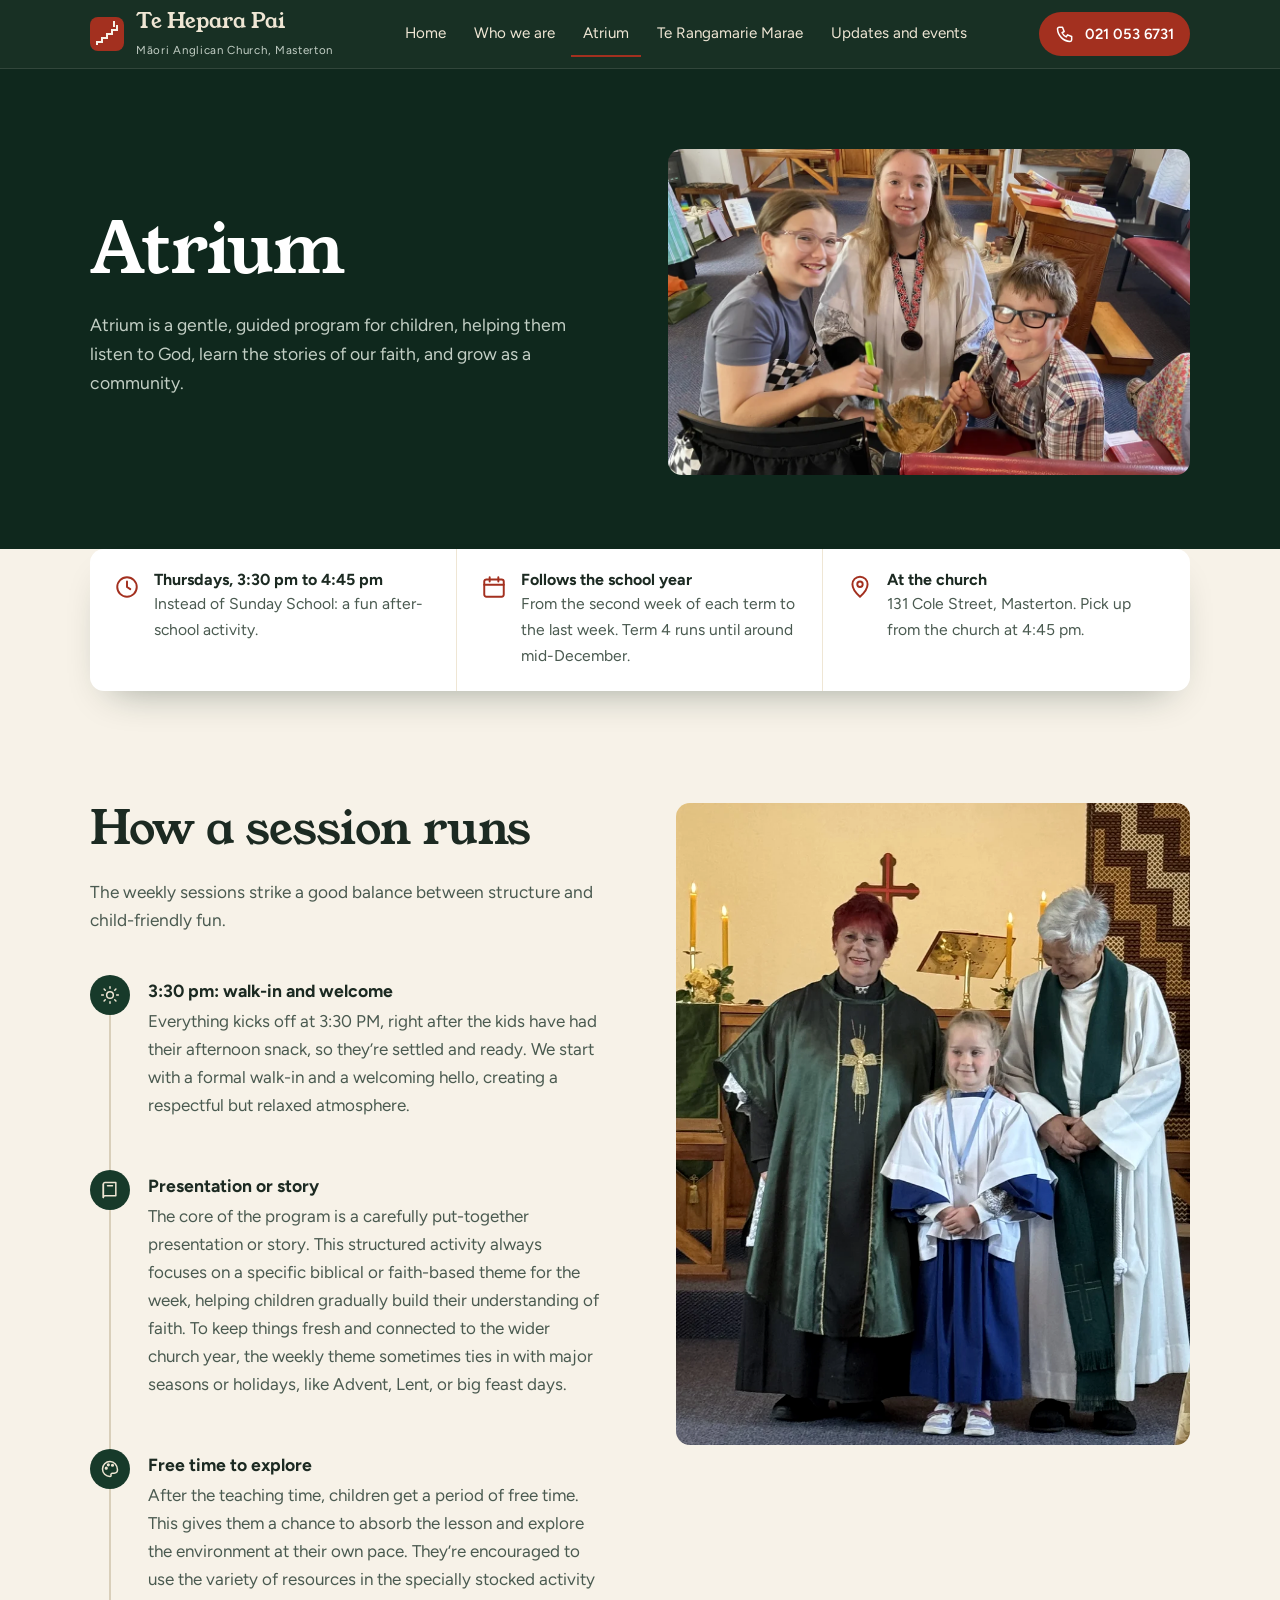
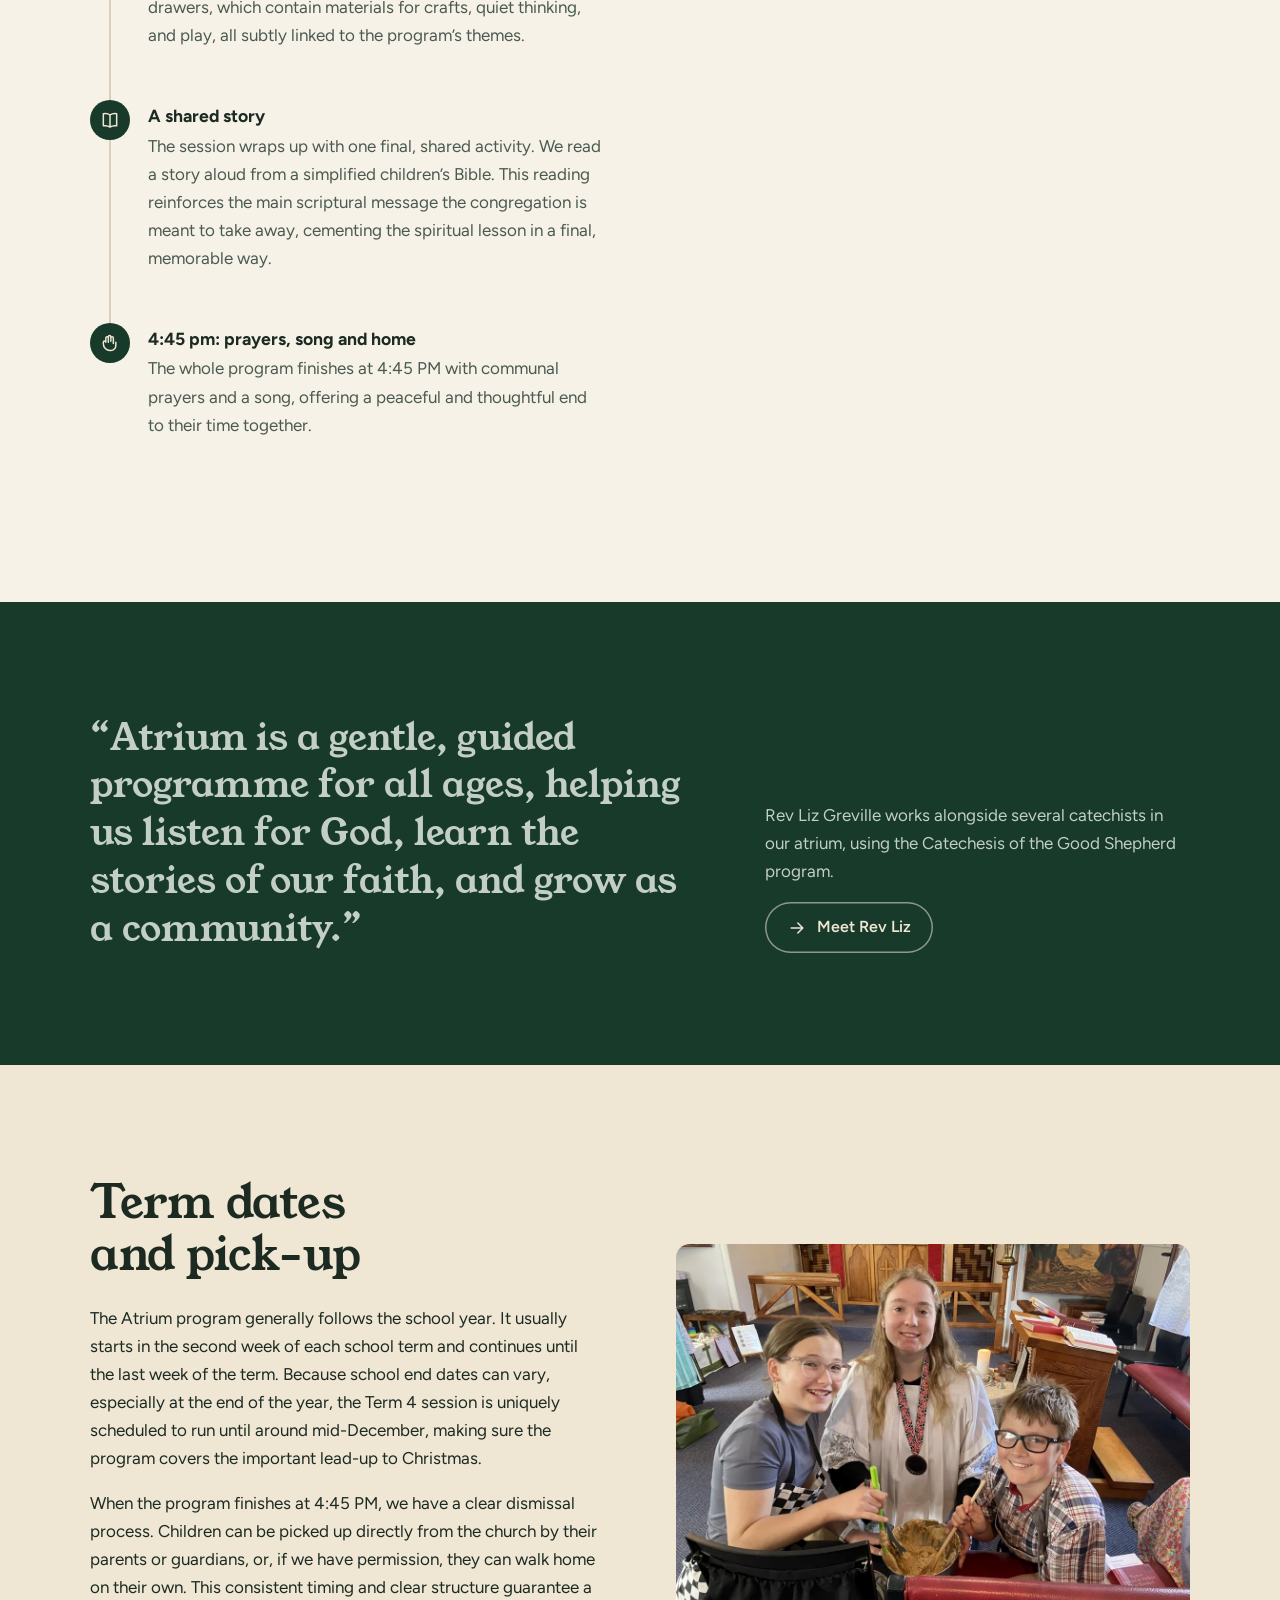
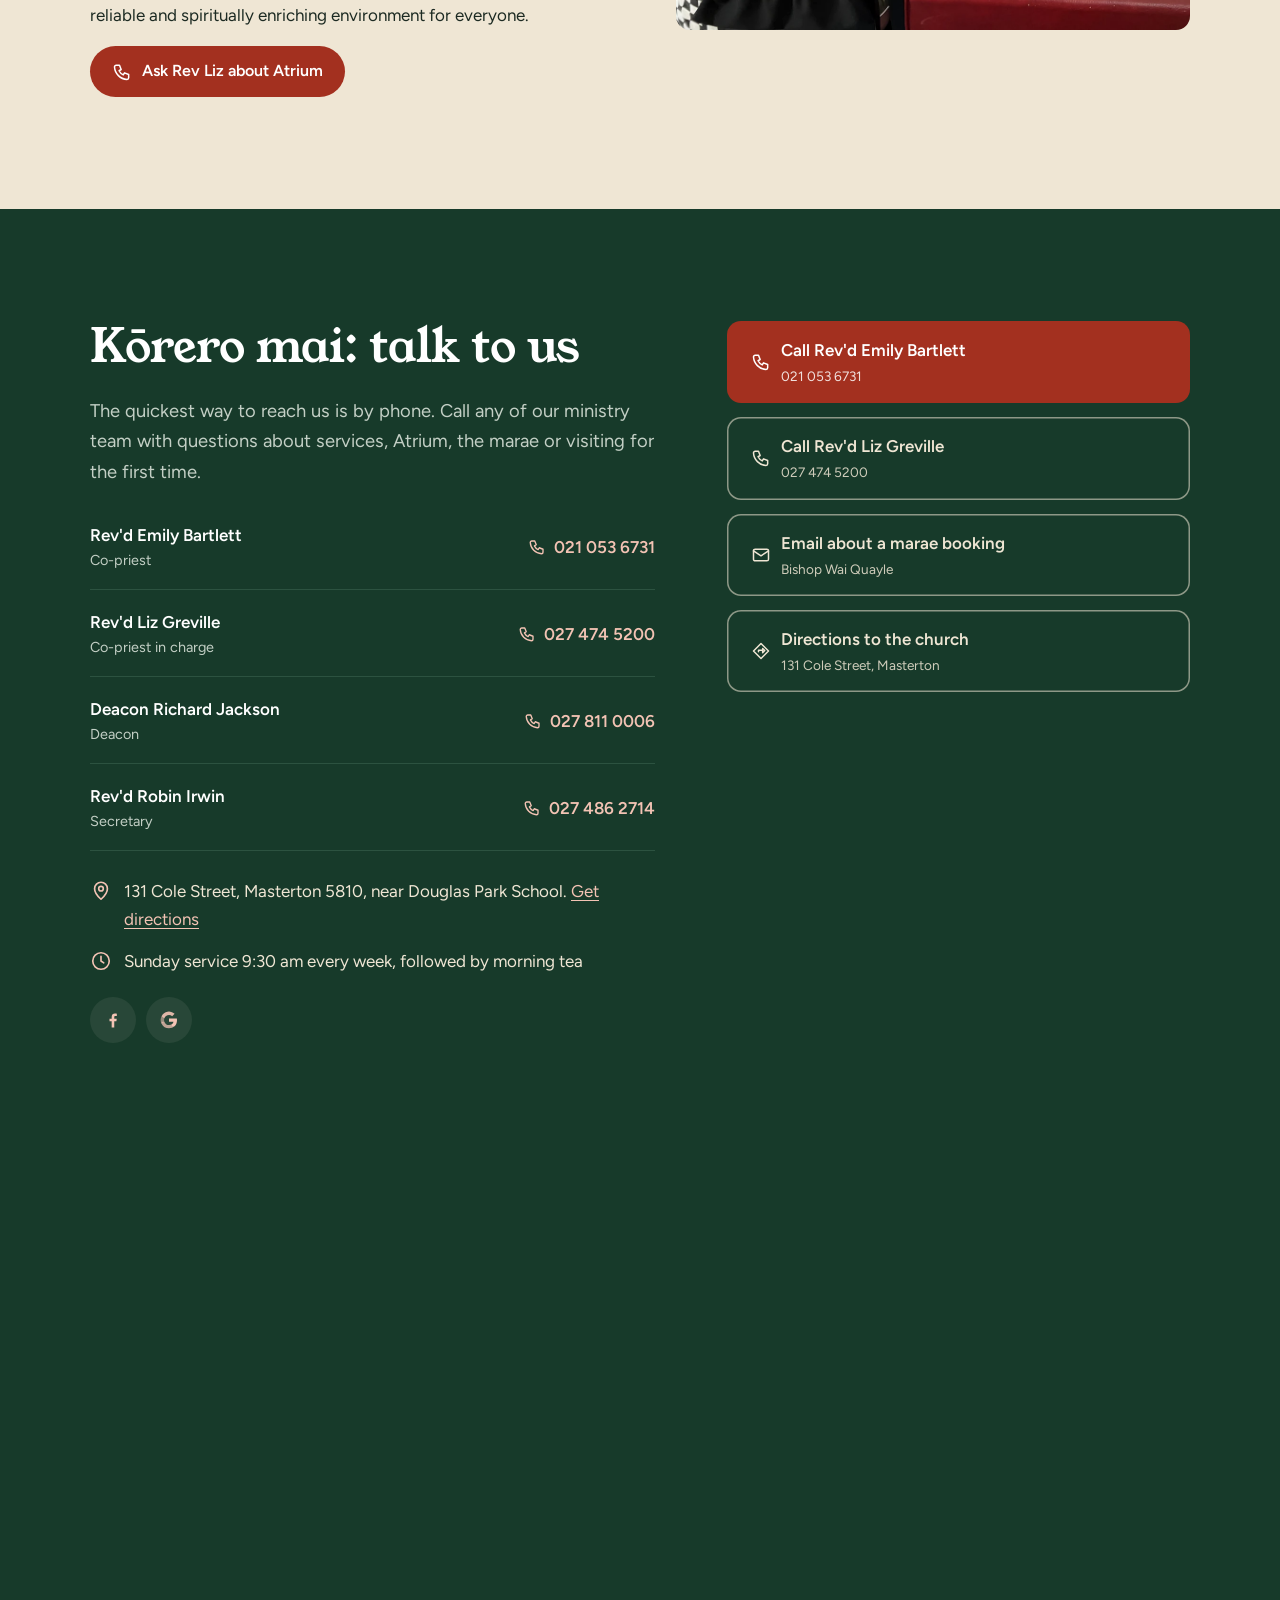
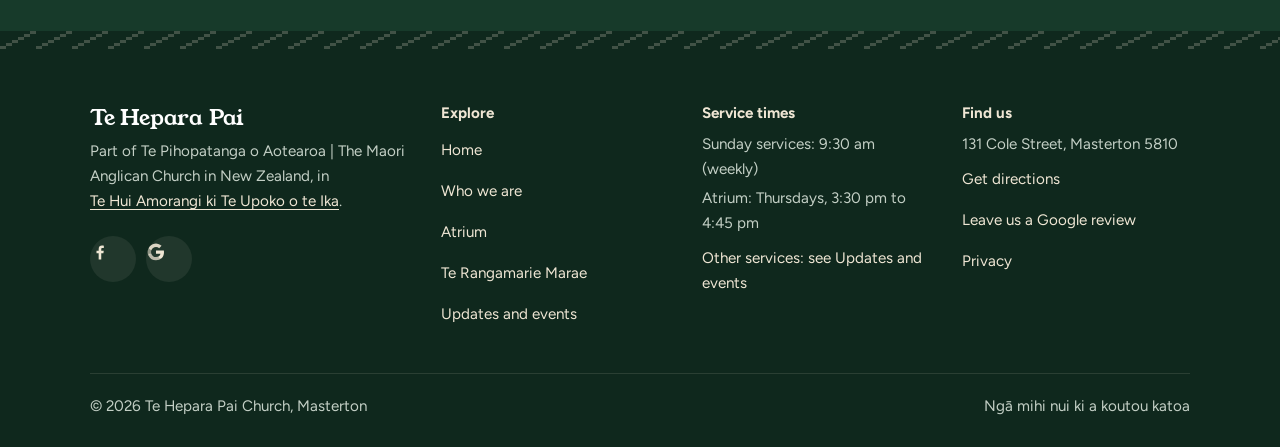
==== atrium.html @ 2f2e8958 "Redesign Te Hepara Pai church website as a static site Co-Authored-By: Claude Opus 5.5 <noreply@anth" ====
<!doctype html>
<html lang="en-NZ">
<head>
<meta charset="utf-8">
<meta name="viewport" content="width=device-width, initial-scale=1">
<title>Atrium for children | Te Hepara Pai, Masterton</title>
<meta name="description" content="Atrium at Te Hepara Pai: a gentle, guided after-school programme for children on Thursdays, 3:30 pm to 4:45 pm, at 131 Cole Street, Masterton.">
<link rel="canonical" href="https://te-hepara-pai-demo.vercel.app/atrium.html">
<meta property="og:type" content="website">
<meta property="og:title" content="Atrium for children | Te Hepara Pai, Masterton">
<meta property="og:description" content="Atrium at Te Hepara Pai: a gentle, guided after-school programme for children on Thursdays, 3:30 pm to 4:45 pm, at 131 Cole Street, Masterton.">
<meta property="og:url" content="https://te-hepara-pai-demo.vercel.app/atrium.html">
<meta property="og:image" content="https://te-hepara-pai-demo.vercel.app/img/atrium-children-1920.webp">
<meta name="twitter:card" content="summary_large_image">
<meta name="theme-color" content="#0f281d">
<link rel="icon" href="favicon.svg" type="image/svg+xml">
<link rel="preconnect" href="https://fonts.googleapis.com">
<link rel="preconnect" href="https://fonts.gstatic.com" crossorigin>
<link href="https://fonts.googleapis.com/css2?family=Figtree:wght@400;500;600;700&family=Young+Serif&display=swap" rel="stylesheet">
<link rel="stylesheet" href="css/site.css?v=3">
</head>
<body>
<a class="skip" href="#main">Skip to content</a>
<header class="site-header">
  <div class="wrap nav">
    <a class="brand" href="index.html" aria-label="Te Hepara Pai, home"><svg class="brand-mark" viewBox="0 0 34 34" aria-hidden="true"><rect width="34" height="34" rx="8" fill="#a3301f"/><path d="M6 28v-4h5v-4h5v-4h5v-4h5V8h2v6h-5v4h-5v4h-5v4H8v2z" fill="#f7f2e8"/><path d="M23 4h2v6h-2z" fill="#f7f2e8"/></svg><span><span class="brand-name">Te Hepara Pai</span><span class="brand-sub">Māori Anglican Church, Masterton</span></span></a>
    <nav aria-label="Main"><ul class="nav-links"><li><a href="index.html">Home</a></li><li><a href="who-we-are.html">Who we are</a></li><li><a href="atrium.html" aria-current="page">Atrium</a></li><li><a href="marae.html">Te Rangamarie Marae</a></li><li><a href="events.html">Updates and events</a></li></ul></nav>
    <div class="nav-actions">
      <a class="btn btn-primary btn-sm" href="tel:+64210536731" aria-label="Call Rev'd Emily Bartlett on 021 053 6731"><svg viewBox="0 0 24 24" fill="none" stroke="currentColor" stroke-width="1.8" stroke-linecap="round" stroke-linejoin="round" aria-hidden="true"><path d="M5 4h4l2 5-2.5 1.5a11 11 0 0 0 5 5L15 13l5 2v4a2 2 0 0 1-2 2A16 16 0 0 1 3 6a2 2 0 0 1 2-2"/></svg><span class="call-label">021 053 6731</span><span class="sr">Call</span></a>
      <button class="menu-btn" aria-expanded="false" aria-controls="mobile-menu" aria-label="Open menu"><svg viewBox="0 0 24 24" fill="none" stroke="currentColor" stroke-width="1.8" stroke-linecap="round" stroke-linejoin="round" aria-hidden="true"><path d="M4 7h16M4 12h16M4 17h16"/></svg></button>
    </div>
  </div>
  <nav id="mobile-menu" class="mobile-menu" aria-label="Mobile"><a href="index.html">Home</a><a href="who-we-are.html">Who we are</a><a href="atrium.html" aria-current="page">Atrium</a><a href="marae.html">Te Rangamarie Marae</a><a href="events.html">Updates and events</a></nav>
</header>
<main id="main">

<section class="page-hero">
  <div class="wrap page-hero-grid">
    <div><h1>Atrium</h1><p>Atrium is a gentle, guided program for children, helping them listen to God, learn the stories of our faith, and grow as a community.</p></div>
    <figure><img src="img/atrium-children-1920.webp" srcset="img/atrium-children-1080.webp 1080w, img/atrium-children-1920.webp 1920w" sizes="(min-width: 900px) 50vw, 100vw" width="1920" height="1440" alt="Children smiling during an Atrium session" fetchpriority="high" loading="eager" decoding="async"></figure>
  </div>
</section>
<div class="poutama" aria-hidden="true" style="background-color:var(--green-deep)"></div>

<section class="visit" aria-label="Atrium at a glance">
  <div class="wrap">
    <div class="visit-card">
      <div class="visit-item"><svg viewBox="0 0 24 24" fill="none" stroke="currentColor" stroke-width="1.8" stroke-linecap="round" stroke-linejoin="round" aria-hidden="true"><circle cx="12" cy="12" r="9"/><path d="M12 7v5l3 2"/></svg><div><h3>Thursdays, 3:30 pm to 4:45 pm</h3><p>Instead of Sunday School: a fun after-school activity.</p></div></div>
      <div class="visit-item"><svg viewBox="0 0 24 24" fill="none" stroke="currentColor" stroke-width="1.8" stroke-linecap="round" stroke-linejoin="round" aria-hidden="true"><rect x="3" y="5" width="18" height="16" rx="2"/><path d="M3 10h18M8 3v4M16 3v4"/></svg><div><h3>Follows the school year</h3><p>From the second week of each term to the last week. Term 4 runs until around mid-December.</p></div></div>
      <div class="visit-item"><svg viewBox="0 0 24 24" fill="none" stroke="currentColor" stroke-width="1.8" stroke-linecap="round" stroke-linejoin="round" aria-hidden="true"><path d="M12 21s-7-6.2-7-11.5A7 7 0 0 1 19 9.5C19 14.8 12 21 12 21z"/><circle cx="12" cy="9.5" r="2.5"/></svg><div><h3>At the church</h3><p>131 Cole Street, Masterton. Pick up from the church at 4:45 pm.</p></div></div>
    </div>
  </div>
</section>

<section class="section" aria-labelledby="session-h">
  <div class="wrap split" style="align-items:start">
    <div>
      <div class="section-head reveal">
        <h2 id="session-h">How a session runs</h2>
        <p>The weekly sessions strike a good balance between structure and child-friendly fun.</p>
      </div>
      <ol class="steps">
        <li class="reveal"><span class="time"><svg viewBox="0 0 24 24" fill="none" stroke="currentColor" stroke-width="1.8" stroke-linecap="round" stroke-linejoin="round" aria-hidden="true"><circle cx="12" cy="12" r="4"/><path d="M12 2v2M12 20v2M4.9 4.9l1.4 1.4M17.7 17.7l1.4 1.4M2 12h2M20 12h2M4.9 19.1l1.4-1.4M17.7 6.3l1.4-1.4"/></svg></span><h3>3:30 pm: walk-in and welcome</h3><p>Everything kicks off at 3:30 PM, right after the kids have had their afternoon snack, so they&rsquo;re settled and ready. We start with a formal walk-in and a welcoming hello, creating a respectful but relaxed atmosphere.</p></li>
        <li class="reveal"><span class="time"><svg viewBox="0 0 24 24" fill="none" stroke="currentColor" stroke-width="1.8" stroke-linecap="round" stroke-linejoin="round" aria-hidden="true"><path d="M4 5a2 2 0 0 1 2-2h13v16H6a2 2 0 0 0-2 2z"/><path d="M4 21V5M9 7h6"/></svg></span><h3>Presentation or story</h3><p>The core of the program is a carefully put-together presentation or story. This structured activity always focuses on a specific biblical or faith-based theme for the week, helping children gradually build their understanding of faith. To keep things fresh and connected to the wider church year, the weekly theme sometimes ties in with major seasons or holidays, like Advent, Lent, or big feast days.</p></li>
        <li class="reveal"><span class="time"><svg viewBox="0 0 24 24" fill="none" stroke="currentColor" stroke-width="1.8" stroke-linecap="round" stroke-linejoin="round" aria-hidden="true"><path d="M12 3a9 9 0 1 0 0 18c1.1 0 1.5-.8 1.2-1.6-.4-1 .3-2.4 1.8-2.4H17a4 4 0 0 0 4-4c0-5.5-4-10-9-10z"/><circle cx="7.5" cy="11" r="1"/><circle cx="10" cy="7" r="1"/><circle cx="15" cy="7.5" r="1"/></svg></span><h3>Free time to explore</h3><p>After the teaching time, children get a period of free time. This gives them a chance to absorb the lesson and explore the environment at their own pace. They&rsquo;re encouraged to use the variety of resources in the specially stocked activity drawers, which contain materials for crafts, quiet thinking, and play, all subtly linked to the program&rsquo;s themes.</p></li>
        <li class="reveal"><span class="time"><svg viewBox="0 0 24 24" fill="none" stroke="currentColor" stroke-width="1.8" stroke-linecap="round" stroke-linejoin="round" aria-hidden="true"><path d="M12 6c-2-1.5-5-2-8-1.5V19c3-.5 6 0 8 1.5 2-1.5 5-2 8-1.5V4.5C17 4 14 4.5 12 6zM12 6v14.5"/></svg></span><h3>A shared story</h3><p>The session wraps up with one final, shared activity. We read a story aloud from a simplified children&rsquo;s Bible. This reading reinforces the main scriptural message the congregation is meant to take away, cementing the spiritual lesson in a final, memorable way.</p></li>
        <li class="reveal"><span class="time"><svg viewBox="0 0 24 24" fill="none" stroke="currentColor" stroke-width="1.8" stroke-linecap="round" stroke-linejoin="round" aria-hidden="true"><path d="M7 11V6a1.5 1.5 0 0 1 3 0v5M10 10V4.5a1.5 1.5 0 0 1 3 0V10M13 10V6a1.5 1.5 0 0 1 3 0v6.5M7 11a1.5 1.5 0 0 0-3 0v2a8 8 0 0 0 8 8h1a6 6 0 0 0 6-6v-4"/></svg></span><h3>4:45 pm: prayers, song and home</h3><p>The whole program finishes at 4:45 PM with communal prayers and a song, offering a peaceful and thoughtful end to their time together.</p></li>
      </ol>
    </div>
    <figure class="tall reveal" style="position:sticky;top:96px"><img src="img/priests-and-server-1920.webp" srcset="img/priests-and-server-1080.webp 1080w, img/priests-and-server-1920.webp 1920w" sizes="(min-width: 900px) 50vw, 100vw" width="1519" height="1920" alt="A young server stands between two of our priests at the altar" loading="lazy" decoding="async"></figure>
  </div>
</section>

<section class="section green" aria-label="About Atrium">
  <div class="wrap mission-grid">
    <blockquote class="reveal" style="margin:0"><p class="pull">&ldquo;Atrium is a gentle, guided programme for all ages, helping us listen for God, learn the stories of our faith, and grow as a community.&rdquo;</p></blockquote>
    <div class="reveal">
      <p>Rev Liz Greville works alongside several catechists in our atrium, using the Catechesis of the Good Shepherd program.</p>
      <a class="btn btn-ghost" href="who-we-are.html#liz"><svg viewBox="0 0 24 24" fill="none" stroke="currentColor" stroke-width="1.8" stroke-linecap="round" stroke-linejoin="round" aria-hidden="true"><path d="M5 12h14M13 6l6 6-6 6"/></svg>Meet Rev Liz</a>
    </div>
  </div>
</section>

<section class="section bone" aria-labelledby="terms-h">
  <div class="wrap split">
    <div class="reveal">
      <h2 id="terms-h">Term dates and pick-up</h2>
      <p>The Atrium program generally follows the school year. It usually starts in the second week of each school term and continues until the last week of the term. Because school end dates can vary, especially at the end of the year, the Term 4 session is uniquely scheduled to run until around mid-December, making sure the program covers the important lead-up to Christmas.</p>
      <p>When the program finishes at 4:45 PM, we have a clear dismissal process. Children can be picked up directly from the church by their parents or guardians, or, if we have permission, they can walk home on their own. This consistent timing and clear structure guarantee a reliable and spiritually enriching environment for everyone.</p>
      <a class="btn btn-primary" href="tel:+64274745200"><svg viewBox="0 0 24 24" fill="none" stroke="currentColor" stroke-width="1.8" stroke-linecap="round" stroke-linejoin="round" aria-hidden="true"><path d="M5 4h4l2 5-2.5 1.5a11 11 0 0 0 5 5L15 13l5 2v4a2 2 0 0 1-2 2A16 16 0 0 1 3 6a2 2 0 0 1 2-2"/></svg>Ask Rev Liz about Atrium</a>
    </div>
    <figure class="reveal"><img src="img/atrium-children-1920.webp" srcset="img/atrium-children-1080.webp 1080w, img/atrium-children-1920.webp 1920w" sizes="(min-width: 900px) 50vw, 100vw" width="1920" height="1440" alt="Three children at an Atrium activity with a wooden bowl" loading="lazy" decoding="async"></figure>
  </div>
</section>

<section class="section green" id="contact" aria-labelledby="contact-h">
  <div class="wrap contact-grid">
    <div class="reveal">
      <h2 id="contact-h">Kōrero mai: talk to us</h2>
      <p class="lead">The quickest way to reach us is by phone. Call any of our ministry team with questions about services, Atrium, the marae or visiting for the first time.</p>
      <ul class="people"><li><span class="who">Rev'd Emily Bartlett<span class="role">Co-priest</span></span><a href="tel:+64210536731"><svg viewBox="0 0 24 24" fill="none" stroke="currentColor" stroke-width="1.8" stroke-linecap="round" stroke-linejoin="round" aria-hidden="true"><path d="M5 4h4l2 5-2.5 1.5a11 11 0 0 0 5 5L15 13l5 2v4a2 2 0 0 1-2 2A16 16 0 0 1 3 6a2 2 0 0 1 2-2"/></svg>021 053 6731</a></li><li><span class="who">Rev'd Liz Greville<span class="role">Co-priest in charge</span></span><a href="tel:+64274745200"><svg viewBox="0 0 24 24" fill="none" stroke="currentColor" stroke-width="1.8" stroke-linecap="round" stroke-linejoin="round" aria-hidden="true"><path d="M5 4h4l2 5-2.5 1.5a11 11 0 0 0 5 5L15 13l5 2v4a2 2 0 0 1-2 2A16 16 0 0 1 3 6a2 2 0 0 1 2-2"/></svg>027 474 5200</a></li><li><span class="who">Deacon Richard Jackson<span class="role">Deacon</span></span><a href="tel:+64278110006"><svg viewBox="0 0 24 24" fill="none" stroke="currentColor" stroke-width="1.8" stroke-linecap="round" stroke-linejoin="round" aria-hidden="true"><path d="M5 4h4l2 5-2.5 1.5a11 11 0 0 0 5 5L15 13l5 2v4a2 2 0 0 1-2 2A16 16 0 0 1 3 6a2 2 0 0 1 2-2"/></svg>027 811 0006</a></li><li><span class="who">Rev'd Robin Irwin<span class="role">Secretary</span></span><a href="tel:+64274862714"><svg viewBox="0 0 24 24" fill="none" stroke="currentColor" stroke-width="1.8" stroke-linecap="round" stroke-linejoin="round" aria-hidden="true"><path d="M5 4h4l2 5-2.5 1.5a11 11 0 0 0 5 5L15 13l5 2v4a2 2 0 0 1-2 2A16 16 0 0 1 3 6a2 2 0 0 1 2-2"/></svg>027 486 2714</a></li></ul>
      <ul class="info-rows">
        <li><svg viewBox="0 0 24 24" fill="none" stroke="currentColor" stroke-width="1.8" stroke-linecap="round" stroke-linejoin="round" aria-hidden="true"><path d="M12 21s-7-6.2-7-11.5A7 7 0 0 1 19 9.5C19 14.8 12 21 12 21z"/><circle cx="12" cy="9.5" r="2.5"/></svg><span>131 Cole Street, Masterton 5810, near Douglas Park School. <a href="https://www.google.com/maps/dir/?api=1&destination=Te+Hepara+Pai+Church%2C+131+Cole+Street%2C+Masterton+5810" target="_blank" rel="noopener">Get directions</a></span></li>
        <li><svg viewBox="0 0 24 24" fill="none" stroke="currentColor" stroke-width="1.8" stroke-linecap="round" stroke-linejoin="round" aria-hidden="true"><circle cx="12" cy="12" r="9"/><path d="M12 7v5l3 2"/></svg><span>Sunday service 9:30 am every week, followed by morning tea</span></li>
      </ul>
      <div class="socials">
        <a href="https://www.facebook.com/search/top?q=Te%20Hepara%20Pai%20Masterton" target="_blank" rel="noopener" aria-label="Find Te Hepara Pai on Facebook"><svg viewBox="0 0 24 24" aria-hidden="true" fill="currentColor"><path d="M13.5 21v-7.5h2.6l.4-3h-3V8.6c0-.9.3-1.5 1.5-1.5h1.6V4.4c-.3 0-1.2-.1-2.3-.1-2.3 0-3.9 1.4-3.9 4v2.2H7.8v3h2.6V21z"/></svg></a>
        <a href="https://maps.google.com/?cid=9561486418656844581" target="_blank" rel="noopener" aria-label="Te Hepara Pai on Google Maps"><svg viewBox="0 0 24 24" aria-hidden="true" fill="currentColor"><path d="M21.6 12.2c0-.7-.1-1.4-.2-2H12v3.8h5.4a4.6 4.6 0 0 1-2 3v2.5h3.2c1.9-1.7 3-4.3 3-7.3z"/><path d="M12 22c2.7 0 5-.9 6.6-2.4l-3.2-2.5c-.9.6-2 1-3.4 1-2.6 0-4.8-1.8-5.6-4.1H3.1v2.6A10 10 0 0 0 12 22z" opacity=".75"/><path d="M6.4 14c-.2-.6-.3-1.3-.3-2s.1-1.4.3-2V7.4H3.1a10 10 0 0 0 0 9.2z" opacity=".55"/><path d="M12 5.9c1.5 0 2.8.5 3.8 1.5l2.9-2.9A10 10 0 0 0 3.1 7.4L6.4 10c.8-2.4 3-4.1 5.6-4.1z" opacity=".9"/></svg></a>
      </div>
    </div>
    <div class="contact-actions reveal">
      <a class="btn btn-primary" href="tel:+64210536731"><svg viewBox="0 0 24 24" fill="none" stroke="currentColor" stroke-width="1.8" stroke-linecap="round" stroke-linejoin="round" aria-hidden="true"><path d="M5 4h4l2 5-2.5 1.5a11 11 0 0 0 5 5L15 13l5 2v4a2 2 0 0 1-2 2A16 16 0 0 1 3 6a2 2 0 0 1 2-2"/></svg><span>Call Rev'd Emily Bartlett<small>021 053 6731</small></span></a>
      <a class="btn btn-ghost" href="tel:+64274745200"><svg viewBox="0 0 24 24" fill="none" stroke="currentColor" stroke-width="1.8" stroke-linecap="round" stroke-linejoin="round" aria-hidden="true"><path d="M5 4h4l2 5-2.5 1.5a11 11 0 0 0 5 5L15 13l5 2v4a2 2 0 0 1-2 2A16 16 0 0 1 3 6a2 2 0 0 1 2-2"/></svg><span>Call Rev'd Liz Greville<small>027 474 5200</small></span></a>
      <a class="btn btn-ghost" href="#" data-gmail data-user="quaylew" data-domain="xtra.co.nz" data-su="Te%20Rangamarie%20Marae%20booking%20enquiry" data-body="Kia%20ora%20Bishop%20Wai%2C%0A%0AI%27d%20like%20to%20enquire%20about%20booking%20Te%20Rangamarie%20Marae.%0A%0ADates%3A%0ANumber%20of%20people%3A%0AType%20of%20gathering%3A%0A%0ANg%C4%81%20mihi%2C"><svg viewBox="0 0 24 24" fill="none" stroke="currentColor" stroke-width="1.8" stroke-linecap="round" stroke-linejoin="round" aria-hidden="true"><rect x="3" y="5" width="18" height="14" rx="2"/><path d="m3 7 9 6 9-6"/></svg><span>Email about a marae booking<small>Bishop Wai Quayle</small></span></a>
      <a class="btn btn-ghost" href="https://www.google.com/maps/dir/?api=1&destination=Te+Hepara+Pai+Church%2C+131+Cole+Street%2C+Masterton+5810" target="_blank" rel="noopener"><svg viewBox="0 0 24 24" fill="none" stroke="currentColor" stroke-width="1.8" stroke-linecap="round" stroke-linejoin="round" aria-hidden="true"><path d="m12 3 9 9-9 9-9-9z"/><path d="M9 13v-2h5V9l2.5 2.5L14 14v-2"/></svg><span>Directions to the church<small>131 Cole Street, Masterton</small></span></a>
    </div>
  </div>
</section>
<section class="map" aria-label="Map showing Te Hepara Pai Church">
  <div class="wrap"><iframe src="https://maps.google.com/maps?q=Te%20Hepara%20Pai%20Church%2C%20131%20Cole%20Street%2C%20Masterton%205810&z=16&output=embed" title="Map: Te Hepara Pai Church, 131 Cole Street, Masterton" loading="lazy" referrerpolicy="no-referrer-when-downgrade" allowfullscreen></iframe></div>
</section>
</main>
<div class="poutama cream" style="background-color:var(--green-deep)" aria-hidden="true"></div>
<footer class="site-footer">
  <div class="wrap">
    <div class="footer-grid">
      <div>
        <h2>Te Hepara Pai</h2>
        <p>Part of Te Pihopatanga o Aotearoa | The Maori Anglican Church in New Zealand, in <a href="https://www.teupoko.org/" target="_blank" rel="noopener" style="padding:0;text-decoration:underline">Te Hui Amorangi ki Te Upoko o te Ika</a>.</p>
        <div class="socials">
          <a href="https://www.facebook.com/search/top?q=Te%20Hepara%20Pai%20Masterton" target="_blank" rel="noopener" aria-label="Find Te Hepara Pai on Facebook"><svg viewBox="0 0 24 24" aria-hidden="true" fill="currentColor"><path d="M13.5 21v-7.5h2.6l.4-3h-3V8.6c0-.9.3-1.5 1.5-1.5h1.6V4.4c-.3 0-1.2-.1-2.3-.1-2.3 0-3.9 1.4-3.9 4v2.2H7.8v3h2.6V21z"/></svg></a>
          <a href="https://maps.google.com/?cid=9561486418656844581" target="_blank" rel="noopener" aria-label="Te Hepara Pai on Google Maps"><svg viewBox="0 0 24 24" aria-hidden="true" fill="currentColor"><path d="M21.6 12.2c0-.7-.1-1.4-.2-2H12v3.8h5.4a4.6 4.6 0 0 1-2 3v2.5h3.2c1.9-1.7 3-4.3 3-7.3z"/><path d="M12 22c2.7 0 5-.9 6.6-2.4l-3.2-2.5c-.9.6-2 1-3.4 1-2.6 0-4.8-1.8-5.6-4.1H3.1v2.6A10 10 0 0 0 12 22z" opacity=".75"/><path d="M6.4 14c-.2-.6-.3-1.3-.3-2s.1-1.4.3-2V7.4H3.1a10 10 0 0 0 0 9.2z" opacity=".55"/><path d="M12 5.9c1.5 0 2.8.5 3.8 1.5l2.9-2.9A10 10 0 0 0 3.1 7.4L6.4 10c.8-2.4 3-4.1 5.6-4.1z" opacity=".9"/></svg></a>
        </div>
      </div>
      <div><h3>Explore</h3><ul><li><a href="index.html">Home</a></li><li><a href="who-we-are.html">Who we are</a></li><li><a href="atrium.html">Atrium</a></li><li><a href="marae.html">Te Rangamarie Marae</a></li><li><a href="events.html">Updates and events</a></li></ul></div>
      <div><h3>Service times</h3><ul><li>Sunday services: 9:30 am (weekly)</li><li>Atrium: Thursdays, 3:30 pm to 4:45 pm</li><li><a href="events.html">Other services: see Updates and events</a></li></ul></div>
      <div><h3>Find us</h3><ul><li>131 Cole Street, Masterton 5810</li><li><a href="https://www.google.com/maps/dir/?api=1&destination=Te+Hepara+Pai+Church%2C+131+Cole+Street%2C+Masterton+5810" target="_blank" rel="noopener">Get directions</a></li><li><a href="https://maps.google.com/?cid=9561486418656844581" target="_blank" rel="noopener">Leave us a Google review</a></li><li><a href="privacy.html">Privacy</a></li></ul></div>
    </div>
    <div class="footer-base"><span>&copy; <span id="year">2026</span> Te Hepara Pai Church, Masterton</span><span>Ngā mihi nui ki a koutou katoa</span></div>
  </div>
</footer>
<script src="js/site.js?v=3" defer></script>
</body>
</html>
---- css/site.css ----
/* Te Hepara Pai: warm paper, deep pounamu green, kōkōwai red */
:root{
  --paper:#f7f2e8;
  --bone:#efe6d4;
  --ink:#1c2a22;
  --ink-soft:#4a5a50;
  --green:#173a2a;
  --green-deep:#0f281d;
  --green-line:#2c5240;
  --kokowai:#a3301f;
  --kokowai-dark:#86261a;
  --cream-on-green:#efe6d4;
  --muted-on-green:#c3cfc5;
  --radius:14px;
  --shadow:0 18px 40px -22px rgba(15,40,29,.45);
  --display:"Young Serif", Georgia, "Times New Roman", serif;
  --body:"Figtree", "Segoe UI", sans-serif;
  --max:1180px;
  --gutter:clamp(16px,4vw,40px);
}
*,*::before,*::after{box-sizing:border-box}
html{scroll-behavior:smooth;-webkit-text-size-adjust:100%}
@media (prefers-reduced-motion:reduce){html{scroll-behavior:auto}}
body{margin:0;background:var(--paper);color:var(--ink);font-family:var(--body);font-size:17px;line-height:1.65;overflow-x:hidden}
img{max-width:100%;height:auto;display:block;image-orientation:from-image}
a{color:var(--kokowai);text-underline-offset:.2em;text-decoration-thickness:1px}
a:hover{color:var(--kokowai-dark)}
::selection{background:var(--kokowai);color:#fff}
:focus-visible{outline:3px solid var(--kokowai);outline-offset:3px;border-radius:4px}
.on-green :focus-visible,.site-header :focus-visible{outline-color:#f0b9a8}
h1,h2,h3{font-family:var(--display);font-weight:400;line-height:1.12;letter-spacing:-.01em;text-wrap:balance;margin:0 0 .5em}
h1{font-size:clamp(2.3rem,6.2vw,4.4rem)}
h2{font-size:clamp(1.85rem,4vw,2.9rem)}
h3{font-size:clamp(1.3rem,2.2vw,1.6rem)}
p{margin:0 0 1em;max-width:68ch}
.wrap{max-width:var(--max);margin:0 auto;padding:0 var(--gutter)}
.skip{position:absolute;left:-999px;top:8px;background:#fff;color:var(--ink);padding:10px 14px;z-index:100;border-radius:8px}
.skip:focus{left:8px}
.sr{position:absolute;width:1px;height:1px;overflow:hidden;clip:rect(0 0 0 0);white-space:nowrap}
html{scrollbar-color:var(--green-line) var(--bone)}

/* ---------- Header ---------- */
.site-header{position:sticky;top:0;z-index:50;background:rgba(15,40,29,.96);backdrop-filter:saturate(1.2) blur(8px);color:var(--cream-on-green);border-bottom:1px solid rgba(239,230,212,.12)}
.nav{display:flex;align-items:center;justify-content:space-between;gap:16px;min-height:68px}
.brand{display:flex;align-items:center;gap:12px;color:inherit;text-decoration:none}
.brand-mark{width:34px;height:34px;flex:none}
.brand-name{font-family:var(--display);font-size:1.3rem;line-height:1}
.brand-sub{display:block;font-family:var(--body);font-size:.72rem;letter-spacing:.06em;color:var(--muted-on-green);margin-top:4px}
.nav-links{display:none;list-style:none;margin:0;padding:0;gap:4px}
.nav-links a{display:block;color:var(--cream-on-green);text-decoration:none;padding:10px 12px;border-radius:8px;font-size:.95rem}
.nav-links a:hover{background:rgba(239,230,212,.08);color:#fff}
.nav-links a[aria-current="page"]{box-shadow:inset 0 -2px 0 var(--kokowai);border-radius:0}
.nav-actions{display:flex;align-items:center;gap:8px}
.btn{display:inline-flex;align-items:center;justify-content:center;gap:10px;min-height:48px;padding:12px 22px;border-radius:999px;font-family:var(--body);font-weight:600;font-size:1rem;text-decoration:none;border:0;cursor:pointer;transition:background-color .2s ease,transform .2s cubic-bezier(.16,1,.3,1),box-shadow .2s ease}
.btn svg{width:20px;height:20px;flex:none}
.btn-primary{background:var(--kokowai);color:#fff}
.btn-primary:hover{background:var(--kokowai-dark);color:#fff;transform:translateY(-1px)}
.btn-ghost{background:transparent;color:var(--cream-on-green);box-shadow:inset 0 0 0 1.5px rgba(239,230,212,.55)}
.btn-ghost:hover{background:rgba(239,230,212,.1);color:#fff}
.btn-outline{background:transparent;color:var(--green);box-shadow:inset 0 0 0 1.5px var(--green)}
.btn-outline:hover{background:var(--green);color:var(--paper)}
.btn-sm{min-height:44px;padding:10px 16px;font-size:.92rem}
.menu-btn{display:inline-flex;align-items:center;justify-content:center;width:46px;height:46px;border-radius:10px;border:1px solid rgba(239,230,212,.3);background:transparent;color:var(--cream-on-green);cursor:pointer}
.menu-btn svg{width:22px;height:22px}
.mobile-menu{display:none;border-top:1px solid rgba(239,230,212,.12);padding:8px 0 18px}
.mobile-menu.open{display:block}
.mobile-menu a{display:block;padding:14px var(--gutter);color:var(--cream-on-green);text-decoration:none;font-size:1.08rem}
.mobile-menu a[aria-current="page"]{color:#fff;box-shadow:inset 3px 0 0 var(--kokowai)}
.call-label{display:none}
@media (max-width:420px){.brand-sub{display:none}.brand-name{font-size:1.2rem}}
.brand-sub{white-space:nowrap}
@media (min-width:980px){
  .nav-links{display:flex}
  .menu-btn,.mobile-menu,.mobile-menu.open{display:none}
  .call-label{display:inline}
}

/* ---------- Poutama motif (stepped tukutuku pattern) ---------- */
.poutama{height:18px;background-repeat:repeat-x;background-size:36px 18px;background-image:url("data:image/svg+xml,%3Csvg xmlns='http://www.w3.org/2000/svg' width='36' height='18' viewBox='0 0 36 18'%3E%3Cpath d='M0 18V15h6v-3h6V9h6V6h6V3h6V0h6v3h-6v3h-6v3h-6v3h-6v3H6v3z' fill='%23a3301f'/%3E%3C/svg%3E")}
.poutama.on-paper{opacity:.9}
.poutama.cream{background-image:url("data:image/svg+xml,%3Csvg xmlns='http://www.w3.org/2000/svg' width='36' height='18' viewBox='0 0 36 18'%3E%3Cpath d='M0 18V15h6v-3h6V9h6V6h6V3h6V0h6v3h-6v3h-6v3h-6v3h-6v3H6v3z' fill='%23efe6d4' fill-opacity='.22'/%3E%3C/svg%3E")}

/* ---------- Hero ---------- */
.hero{background:var(--green-deep);color:var(--cream-on-green);position:relative;overflow:hidden}
.hero::before{content:"";position:absolute;inset:0;background:
  radial-gradient(120% 80% at 0% 0%,rgba(44,82,64,.55),transparent 60%);pointer-events:none}
.hero-grid{position:relative;display:grid;gap:36px;padding-top:44px;padding-bottom:56px}
.hero h1{color:#fff;margin-bottom:.4em}
.hero-lede{font-size:1.12rem;color:var(--muted-on-green);max-width:46ch}
.hero-lede strong{color:var(--cream-on-green);font-weight:600}
.hero-ctas{display:flex;flex-wrap:wrap;gap:12px;margin:26px 0 22px}
.rating-badge{display:inline-flex;align-items:center;gap:12px;padding:10px 16px;border-radius:999px;background:rgba(239,230,212,.08);border:1px solid rgba(239,230,212,.18);backdrop-filter:blur(10px);color:var(--cream-on-green);text-decoration:none;font-size:.95rem}
.rating-badge:hover{background:rgba(239,230,212,.14);color:#fff}
.stars{display:inline-flex;gap:2px;color:#e9b44c}
.stars svg{width:16px;height:16px}
.stars .half{opacity:.4}
.hero-stack{position:relative;aspect-ratio:4/5;max-height:640px;width:100%;border-radius:var(--radius);overflow:hidden;background:var(--green);box-shadow:0 30px 60px -30px rgba(0,0,0,.6)}
.hero-stack img{position:absolute;inset:0;width:100%;height:100%;object-fit:cover;opacity:0;transform:scale(1.04);transition:opacity 1.4s ease,transform 7s ease-out}
.hero-stack img.is-on{opacity:1;transform:scale(1)}
.hero-stack::after{content:"";position:absolute;inset:0;background:linear-gradient(180deg,transparent 55%,rgba(15,40,29,.55));pointer-events:none}
.hero-caption{position:absolute;left:16px;bottom:14px;z-index:2;font-size:.85rem;color:#fff;text-shadow:0 1px 6px rgba(0,0,0,.5)}
@media (prefers-reduced-motion:reduce){.hero-stack img{transition:none;transform:none}}
@media (min-width:900px){
  .hero-grid{grid-template-columns:1.1fr .9fr;align-items:center;padding-top:80px;padding-bottom:96px;gap:64px}
}
@media (max-width:899px){.hero-stack{aspect-ratio:4/3}}

/* page heroes (inner pages) */
.page-hero{background:var(--green-deep);color:var(--cream-on-green);position:relative;overflow:hidden}
.page-hero-grid{display:grid;gap:28px;padding-top:48px;padding-bottom:52px;align-items:end}
.page-hero h1{color:#fff;margin-bottom:.3em}
.page-hero p{color:var(--muted-on-green);font-size:1.1rem;max-width:56ch}
.page-hero figure{margin:0;border-radius:var(--radius);overflow:hidden;aspect-ratio:16/10}
.page-hero figure img{width:100%;height:100%;object-fit:cover}
@media (min-width:900px){.page-hero-grid{grid-template-columns:1fr 1fr;padding-top:80px;padding-bottom:84px;gap:56px;align-items:center}}

/* ---------- Visit strip ---------- */
.visit{background:var(--paper);position:relative}
.visit-card{position:relative;margin-top:-28px;z-index:3;background:#fff;border-radius:var(--radius);box-shadow:var(--shadow);display:grid}
.visit-item{display:flex;gap:14px;padding:22px 24px;border-bottom:1px solid var(--bone)}
.visit-item:last-child{border-bottom:0}
.visit-item svg{width:26px;height:26px;color:var(--kokowai);flex:none;margin-top:3px}
.visit-item h3{font-family:var(--body);font-weight:700;font-size:1rem;margin:0 0 2px;letter-spacing:0}
.visit-item p{margin:0;color:var(--ink-soft);font-size:.98rem}
.visit-item a{font-weight:600}
@media (min-width:860px){.visit-card{grid-template-columns:repeat(3,1fr)}.visit-item{border-bottom:0;border-right:1px solid var(--bone)}.visit-item:last-child{border-right:0}}

/* ---------- Sections ---------- */
.section{padding:clamp(64px,9vw,112px) 0}
.section.bone{background:var(--bone)}
.section.green{background:var(--green);color:var(--cream-on-green)}
.section.green h2,.section.green h3{color:#fff}
.section.green p{color:var(--muted-on-green)}
.section.green a:not(.btn){color:#f3c3b4}
.section-head{max-width:720px;margin-bottom:40px}
.section-head p{color:var(--ink-soft);font-size:1.08rem}
.green .section-head p{color:var(--muted-on-green)}
.lead{font-size:1.15rem}

/* split block */
.split{display:grid;gap:36px;align-items:center}
.split figure{margin:0;position:relative}
.split figure img{border-radius:var(--radius);width:100%;aspect-ratio:4/3;object-fit:cover;filter:saturate(.92) contrast(1.03)}
.split figure.tall img{aspect-ratio:4/5}
.tag{z-index:2;position:absolute;left:14px;top:14px;background:var(--kokowai);color:#fff;font-size:.8rem;font-weight:600;padding:6px 12px;border-radius:999px}
@media (min-width:900px){
  .split{grid-template-columns:1fr 1fr;gap:72px}
  .split.flip figure{order:2}
}

/* Where How When trio */
.trio{display:grid;gap:56px}
.trio-item{display:grid;gap:28px;align-items:start}
.trio-item h2{display:flex;align-items:baseline;gap:14px}
.trio-item h2 .reo{font-family:var(--body);font-size:.9rem;font-weight:600;color:var(--kokowai);letter-spacing:.02em}
.trio-item figure{margin:0}
.trio-item figure img{border-radius:var(--radius);width:100%;aspect-ratio:4/3;object-fit:cover;filter:saturate(.92) contrast(1.03)}
@media (min-width:900px){
  .trio-item{grid-template-columns:5fr 6fr;gap:64px;align-items:center}
  .trio-item:nth-child(even) figure{order:2}
}
.facts{list-style:none;padding:0;margin:18px 0 0;display:grid;gap:10px}
.facts li{display:flex;gap:12px;align-items:flex-start}
.facts svg{width:22px;height:22px;color:var(--kokowai);flex:none;margin-top:3px}

/* mission */
.mission{text-align:left}
.mission blockquote{margin:0;font-family:var(--display);font-size:clamp(1.6rem,3.6vw,2.6rem);line-height:1.25;color:#fff;max-width:28ch}
.mission blockquote em{font-style:normal;color:#f3c3b4}
.mission-grid{display:grid;gap:40px;align-items:end}
@media (min-width:900px){.mission-grid{grid-template-columns:1.4fr 1fr;gap:80px}}

/* explore tiles */
.explore{display:grid;gap:18px}
.tile{position:relative;display:block;border-radius:var(--radius);overflow:hidden;color:#fff;text-decoration:none;min-height:260px;background:var(--green)}
.tile img{position:absolute;inset:0;width:100%;height:100%;object-fit:cover;transition:transform .8s cubic-bezier(.16,1,.3,1)}
.tile::after{content:"";position:absolute;inset:0;background:linear-gradient(180deg,rgba(15,40,29,.05) 30%,rgba(15,40,29,.82))}
.tile:hover img{transform:scale(1.04)}
.tile-body{position:absolute;left:0;right:0;bottom:0;z-index:2;padding:22px}
.tile-body h3{color:#fff;margin:0 0 4px}
.tile-body p{margin:0;color:#e6ece7;font-size:.96rem}
.tile:hover,.tile:focus-visible{color:#fff}
@media (min-width:760px){.explore{grid-template-columns:repeat(6,1fr)}.tile{min-height:320px}.tile:nth-child(1){grid-column:span 4}.tile:nth-child(2){grid-column:span 2}.tile:nth-child(3){grid-column:span 2}.tile:nth-child(4){grid-column:span 4}}

/* gallery (masonry, natural ratios) */
.gallery{column-count:2;column-gap:14px}
.gallery figure{break-inside:avoid;margin:0 0 14px}
.gallery img{width:100%;height:auto;border-radius:10px;filter:saturate(.92) contrast(1.03)}
@media (min-width:900px){.gallery{column-count:3;column-gap:18px}.gallery figure{margin-bottom:18px}}

/* reviews */
.reviews{display:grid;gap:18px}
.review{background:#fff;border-radius:var(--radius);padding:26px;display:flex;flex-direction:column;gap:12px;box-shadow:0 10px 30px -24px rgba(15,40,29,.6)}
.review blockquote{margin:0;font-size:1.06rem}
.review footer{margin-top:auto;display:flex;justify-content:space-between;align-items:center;font-size:.92rem;color:var(--ink-soft)}
.review footer strong{color:var(--ink)}
.review-wide{grid-column:1/-1}
.review-wide blockquote{font-family:var(--display);font-size:clamp(1.3rem,2.6vw,1.8rem);line-height:1.35}
@media (min-width:760px){.reviews{grid-template-columns:repeat(3,1fr)}}
.reviews-summary{display:flex;flex-wrap:wrap;align-items:center;gap:16px 24px;margin-top:28px}
.score{font-family:var(--display);font-size:2.4rem;line-height:1}

/* banner */
.banner{background:var(--green-deep);color:var(--cream-on-green);padding:44px 0}
.banner .wrap{display:flex;flex-wrap:wrap;align-items:center;justify-content:space-between;gap:18px}
.banner h2{color:#fff;margin:0;font-size:clamp(1.5rem,3vw,2.1rem)}

/* FAQ */
.faq{max-width:820px}
.faq details{border-bottom:1px solid #d9cfba}
.faq summary{list-style:none;cursor:pointer;display:flex;justify-content:space-between;align-items:center;gap:16px;padding:20px 4px;min-height:48px;font-weight:600;font-size:1.08rem}
.faq summary::-webkit-details-marker{display:none}
.faq summary svg{width:22px;height:22px;flex:none;color:var(--kokowai);transition:transform .25s ease}
.faq details[open] summary svg{transform:rotate(45deg)}
.faq details p{padding:0 4px 14px;color:var(--ink-soft)}

/* contact */
.contact-grid{display:grid;gap:40px}
@media (min-width:900px){.contact-grid{grid-template-columns:1.1fr .9fr;gap:72px}}
.people{list-style:none;margin:0;padding:0;display:grid;gap:2px}
.people li{display:flex;flex-wrap:wrap;justify-content:space-between;align-items:center;gap:6px 16px;padding:16px 0;border-bottom:1px solid var(--green-line)}
.people .who{color:#fff;font-weight:600}
.people .role{display:block;color:var(--muted-on-green);font-size:.9rem;font-weight:400}
.people a{color:#f3c3b4;font-weight:600;text-decoration:none;min-height:44px;display:inline-flex;align-items:center;gap:8px}
.people a svg{width:18px;height:18px}
.people a:hover{color:#fff}
.contact-actions{display:grid;gap:14px;align-content:start}
.contact-actions .btn{min-height:60px;font-size:1.06rem;justify-content:flex-start;padding:16px 24px;border-radius:var(--radius)}
.contact-actions .btn small{display:block;font-weight:400;font-size:.85rem;opacity:.85}
.info-rows{list-style:none;padding:0;margin:26px 0 0;display:grid;gap:14px}
.info-rows li{display:flex;gap:12px}
.info-rows svg{width:22px;height:22px;color:#f3c3b4;flex:none;margin-top:3px}
.socials{display:flex;gap:10px;margin-top:22px}
.socials a{display:inline-flex;align-items:center;justify-content:center;width:46px;height:46px;border-radius:50%;background:rgba(239,230,212,.08);color:var(--cream-on-green)}
.socials a:hover{background:var(--kokowai);color:#fff}
.socials svg{width:20px;height:20px}

/* map */
.map{padding:0 0 clamp(56px,8vw,96px);background:var(--green)}
.map iframe{display:block;width:100%;height:380px;border:0;border-radius:var(--radius);filter:saturate(.85)}

/* people cards (who we are) */
.leaders{display:grid;gap:56px}
.leader{display:grid;gap:26px;align-items:start}
.leader figure{margin:0}
.leader figure img{width:100%;border-radius:var(--radius);aspect-ratio:4/5;object-fit:cover;filter:saturate(.95)}
.leader .role{color:var(--kokowai);font-weight:600;margin:-.2em 0 .9em}
.leader .phone{display:inline-flex;align-items:center;gap:8px;font-weight:600;min-height:44px}
.leader .phone svg{width:18px;height:18px}
.leader.feature{background:#fff;border-radius:var(--radius);padding:clamp(22px,4vw,44px);box-shadow:var(--shadow)}
.leader.feature figure img{aspect-ratio:3/2}
.seal{width:110px;height:auto;margin-top:8px}
.avatar{width:120px;height:120px;border-radius:50%;background:var(--green);color:var(--cream-on-green);display:flex;align-items:center;justify-content:center;font-family:var(--display);font-size:2.4rem;box-shadow:0 0 0 4px var(--paper),0 0 0 6px var(--kokowai)}
@media (min-width:860px){
  .leader{grid-template-columns:320px 1fr;gap:48px}
  .leader.feature{grid-template-columns:1fr 1fr}
  .leader.no-photo{grid-template-columns:320px 1fr}
}

/* voices */
.voices{display:grid;gap:22px}
.voice{background:var(--green-deep);border-radius:var(--radius);padding:28px}
.voice h3{font-family:var(--body);font-weight:600;font-size:1rem;color:var(--muted-on-green);margin-bottom:16px;letter-spacing:0}
.voice ul{list-style:none;margin:0;padding:0;display:grid;gap:12px}
.voice li{font-family:var(--display);font-size:1.3rem;color:#fff;line-height:1.3}
.voice li span{display:block;font-family:var(--body);font-size:.88rem;color:#f3c3b4;margin-top:2px}
@media (min-width:860px){.voices{grid-template-columns:repeat(3,1fr)}}

/* timeline (atrium) */
.steps{list-style:none;margin:0;padding:0;display:grid;gap:0;counter-reset:s;max-width:820px}
.steps li{position:relative;padding:0 0 34px 58px}
.steps li::before{content:"";position:absolute;left:19px;top:40px;bottom:0;width:2px;background:#d9cfba}
.steps li:last-child::before{display:none}
.steps .time{position:absolute;left:0;top:0;width:40px;height:40px;border-radius:50%;background:var(--green);color:var(--cream-on-green);display:flex;align-items:center;justify-content:center}
.steps .time svg{width:20px;height:20px}
.steps h3{font-family:var(--body);font-weight:700;font-size:1.1rem;margin:6px 0 6px;letter-spacing:0}
.steps p{color:var(--ink-soft)}
.pull{font-family:var(--display);font-size:clamp(1.5rem,3.2vw,2.3rem);line-height:1.3;color:#fff;max-width:30ch;margin:0}

/* events */
.dates{list-style:none;margin:0;padding:0;display:grid;gap:12px}
.date{display:flex;align-items:center;gap:18px;background:#fff;border-radius:var(--radius);padding:16px 20px}
.date .cal{width:62px;flex:none;text-align:center;border-radius:10px;background:var(--green);color:var(--cream-on-green);padding:8px 0;line-height:1.1}
.date .cal b{display:block;font-family:var(--display);font-weight:400;font-size:1.6rem;color:#fff}
.date .cal small{font-size:.75rem;letter-spacing:.08em;text-transform:uppercase}
.date h3{font-family:var(--body);font-weight:700;font-size:1.05rem;margin:0;letter-spacing:0}
.date p{margin:0;color:var(--ink-soft);font-size:.95rem}
.special{display:flex;flex-wrap:wrap;gap:10px;list-style:none;padding:0;margin:18px 0 0}
.special li{padding:10px 18px;border-radius:999px;background:#fff;font-weight:600}

/* reveal */
.reveal{opacity:1}
.js .reveal{opacity:0;transform:translateY(18px);filter:blur(4px);transition:opacity .9s cubic-bezier(.16,1,.3,1),transform .9s cubic-bezier(.16,1,.3,1),filter .9s cubic-bezier(.16,1,.3,1)}
.js .reveal.in{opacity:1;transform:none;filter:none}
@media (prefers-reduced-motion:reduce){.js .reveal{opacity:1;transform:none;filter:none;transition:none}}

/* footer */
.site-footer{background:var(--green-deep);color:var(--muted-on-green);padding:56px 0 28px;font-size:.95rem}
.footer-grid{display:grid;gap:32px}
.site-footer h2{font-size:1.4rem;color:#fff;margin-bottom:.4em}
.site-footer h3{font-family:var(--body);font-weight:700;font-size:.95rem;color:var(--cream-on-green);margin-bottom:10px;letter-spacing:0}
.site-footer ul{list-style:none;margin:0;padding:0;display:grid;gap:4px}
.site-footer a{color:var(--cream-on-green);text-decoration:none;display:inline-block;padding:6px 0}
.site-footer a:hover{color:#fff;text-decoration:underline}
.footer-base{margin-top:40px;padding-top:20px;border-top:1px solid rgba(239,230,212,.12);display:flex;flex-wrap:wrap;gap:8px 20px;justify-content:space-between}
@media (min-width:860px){.footer-grid{grid-template-columns:1.4fr 1fr 1fr 1fr}}

/* prose pages */
.prose{max-width:760px}
.prose h2{margin-top:1.4em}
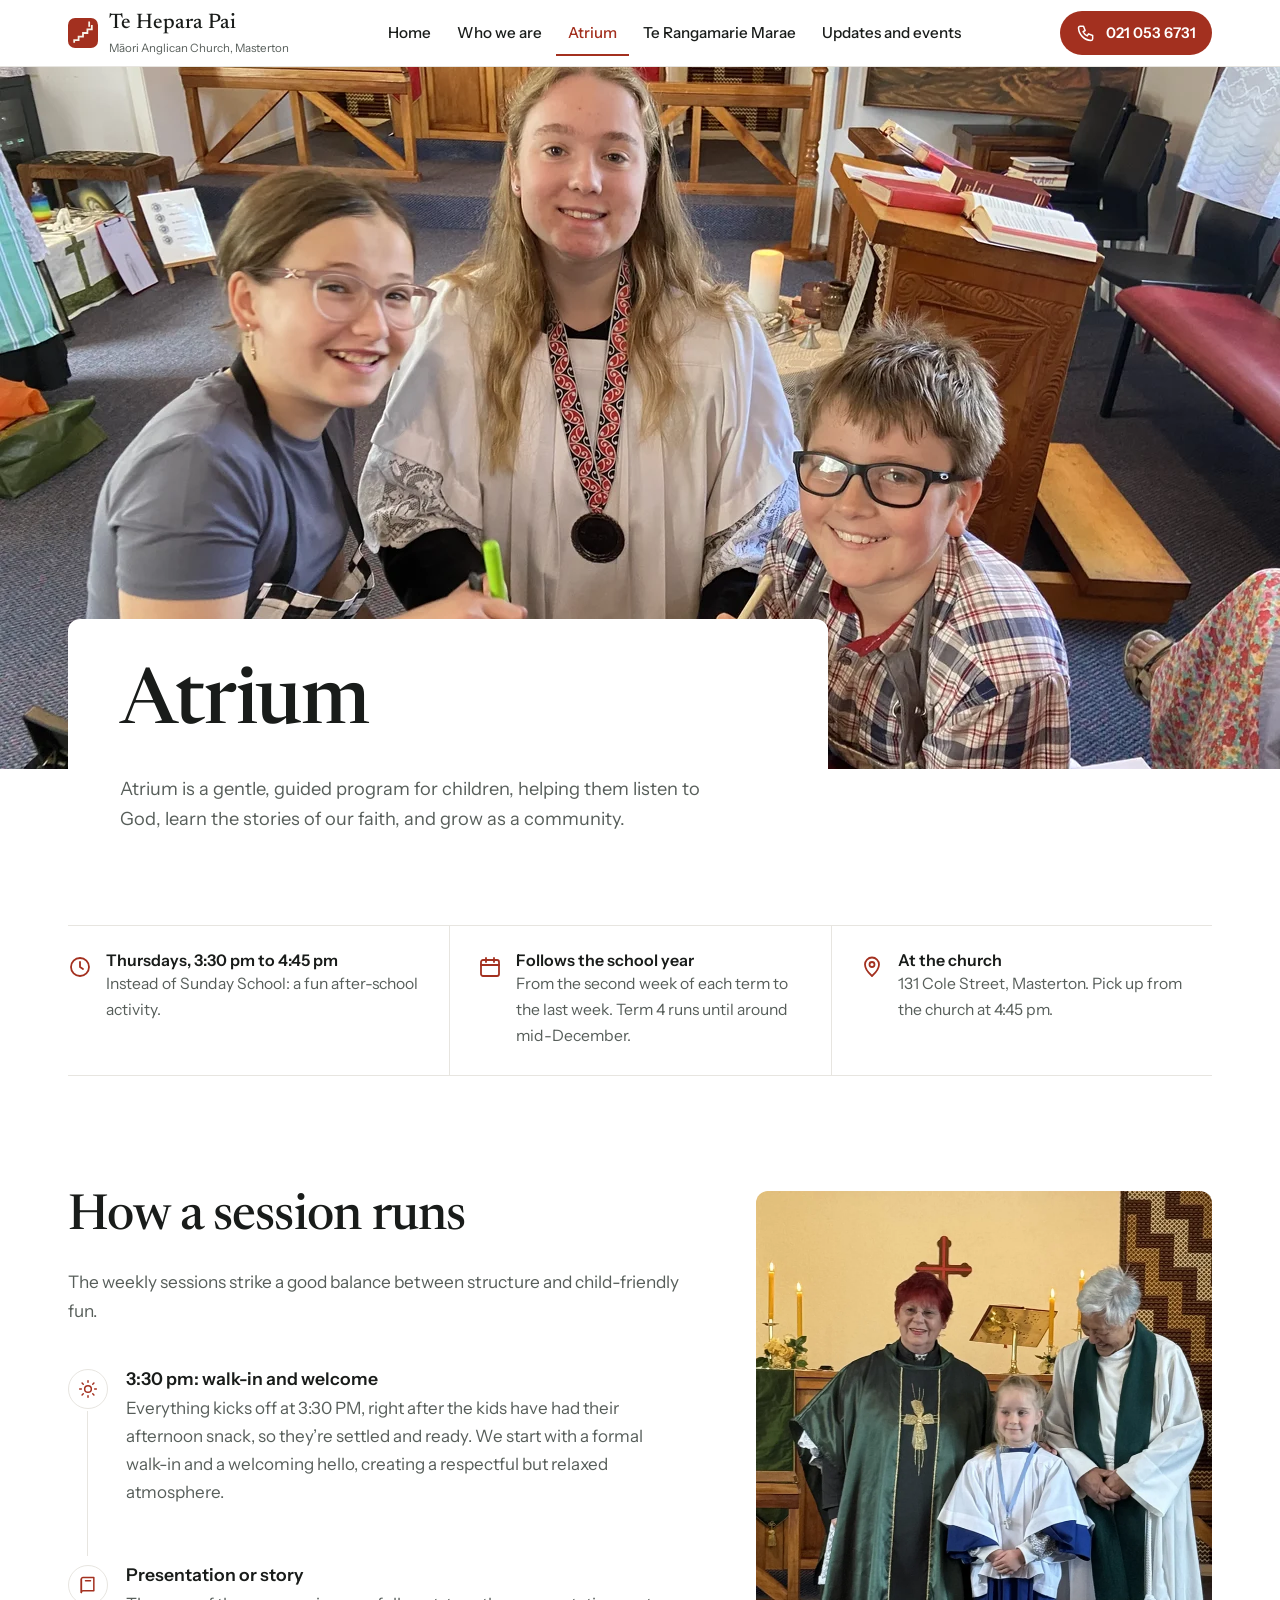
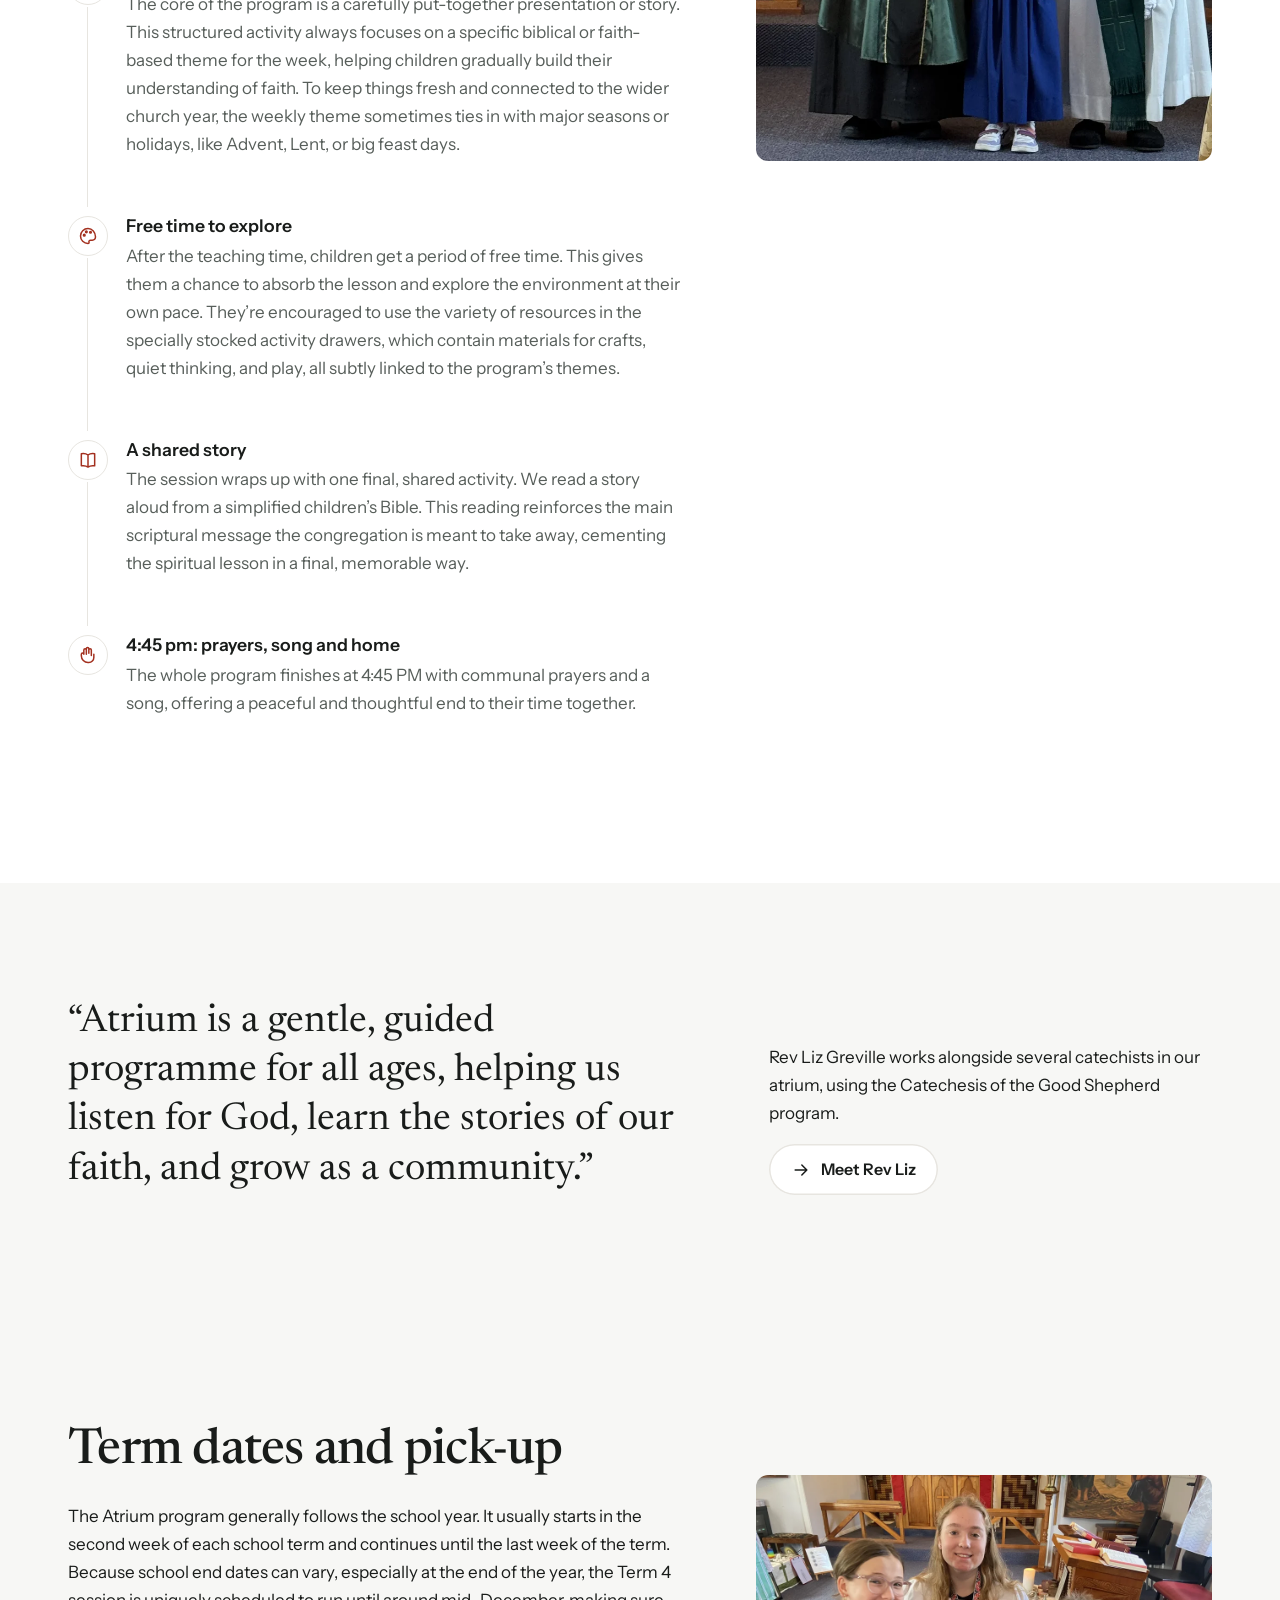
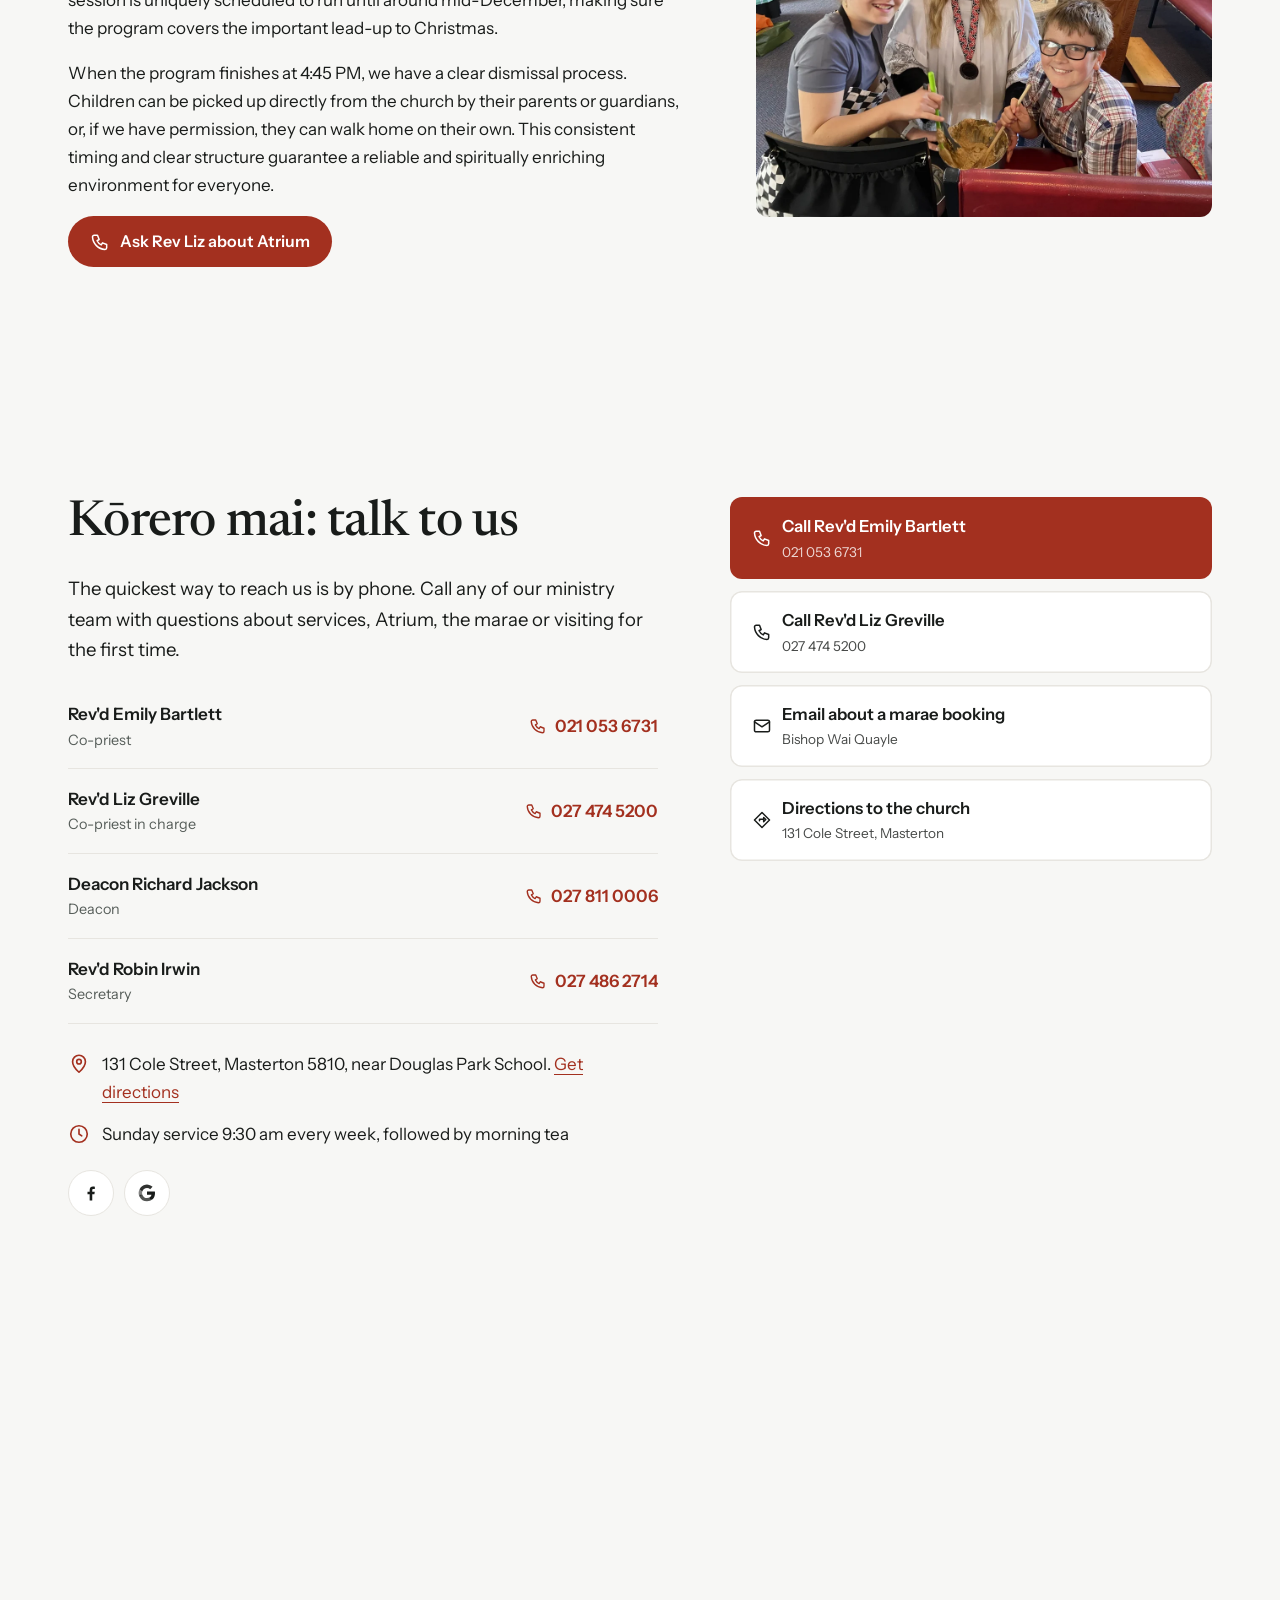
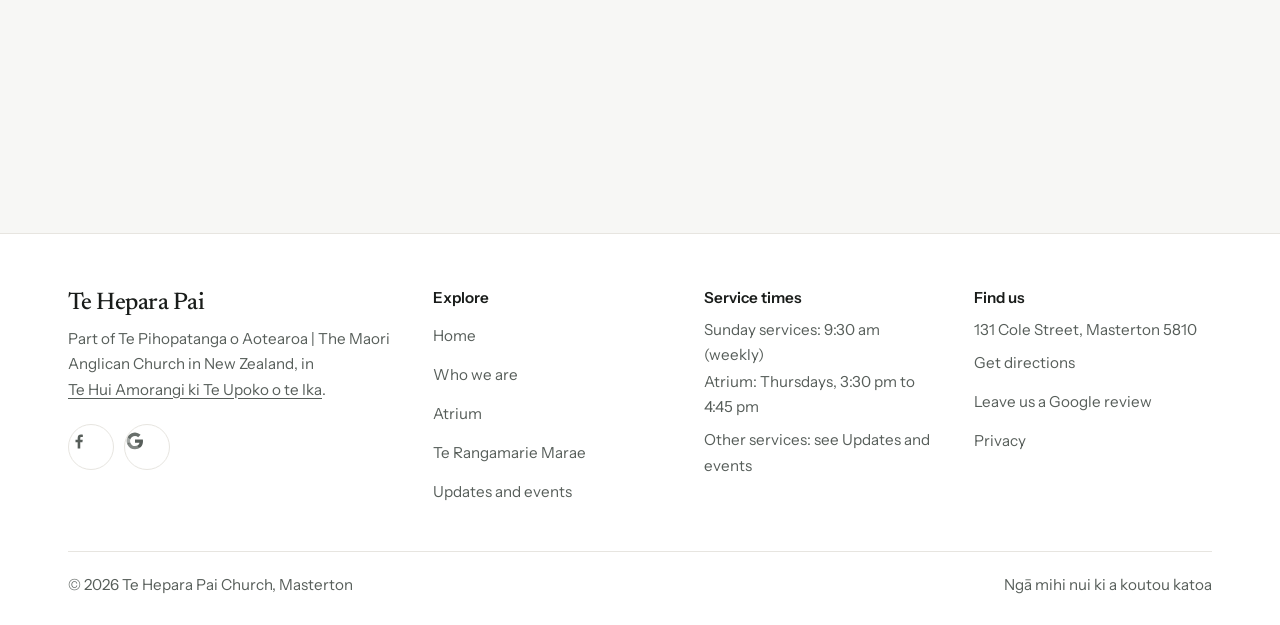
==== commit a1b7ef17: "Redesign as a white, photo-led site with full-bleed heroes and lightbox gallery Co-Authored-By: Clau" ====
--- a/atrium.html
+++ b/atrium.html
@@ -12,12 +12,12 @@
 <meta property="og:url" content="https://te-hepara-pai-demo.vercel.app/atrium.html">
 <meta property="og:image" content="https://te-hepara-pai-demo.vercel.app/img/atrium-children-1920.webp">
 <meta name="twitter:card" content="summary_large_image">
-<meta name="theme-color" content="#0f281d">
+<meta name="theme-color" content="#ffffff">
 <link rel="icon" href="favicon.svg" type="image/svg+xml">
 <link rel="preconnect" href="https://fonts.googleapis.com">
 <link rel="preconnect" href="https://fonts.gstatic.com" crossorigin>
-<link href="https://fonts.googleapis.com/css2?family=Figtree:wght@400;500;600;700&family=Young+Serif&display=swap" rel="stylesheet">
-<link rel="stylesheet" href="css/site.css?v=3">
+<link href="https://fonts.googleapis.com/css2?family=Instrument+Sans:wght@400;500;600&family=Newsreader:ital,opsz,wght@0,6..72,400;0,6..72,500;1,6..72,400&display=swap" rel="stylesheet">
+<link rel="stylesheet" href="css/site.css?v=5">
 </head>
 <body>
 <a class="skip" href="#main">Skip to content</a>
@@ -34,13 +34,10 @@
 </header>
 <main id="main">
 
-<section class="page-hero">
-  <div class="wrap page-hero-grid">
-    <div><h1>Atrium</h1><p>Atrium is a gentle, guided program for children, helping them listen to God, learn the stories of our faith, and grow as a community.</p></div>
-    <figure><img src="img/atrium-children-1920.webp" srcset="img/atrium-children-1080.webp 1080w, img/atrium-children-1920.webp 1920w" sizes="(min-width: 900px) 50vw, 100vw" width="1920" height="1440" alt="Children smiling during an Atrium session" fetchpriority="high" loading="eager" decoding="async"></figure>
-  </div>
+<section class="hero">
+  <div class="hero-media"><img src="img/hero-atrium-2560.webp" srcset="img/hero-atrium-1280.webp 1280w, img/hero-atrium-2560.webp 2560w" sizes="100vw" width="2560" height="1440" alt="Children smiling during an Atrium session" fetchpriority="high" loading="eager" decoding="async"></div>
+  <div class="wrap hero-text"><div class="hero-card"><h1>Atrium</h1><p class="hero-lede">Atrium is a gentle, guided program for children, helping them listen to God, learn the stories of our faith, and grow as a community.</p></div></div>
 </section>
-<div class="poutama" aria-hidden="true" style="background-color:var(--green-deep)"></div>
 
 <section class="visit" aria-label="Atrium at a glance">
   <div class="wrap">
@@ -120,7 +117,7 @@
   <div class="wrap"><iframe src="https://maps.google.com/maps?q=Te%20Hepara%20Pai%20Church%2C%20131%20Cole%20Street%2C%20Masterton%205810&z=16&output=embed" title="Map: Te Hepara Pai Church, 131 Cole Street, Masterton" loading="lazy" referrerpolicy="no-referrer-when-downgrade" allowfullscreen></iframe></div>
 </section>
 </main>
-<div class="poutama cream" style="background-color:var(--green-deep)" aria-hidden="true"></div>
+
 <footer class="site-footer">
   <div class="wrap">
     <div class="footer-grid">
@@ -139,6 +136,12 @@
     <div class="footer-base"><span>&copy; <span id="year">2026</span> Te Hepara Pai Church, Masterton</span><span>Ngā mihi nui ki a koutou katoa</span></div>
   </div>
 </footer>
-<script src="js/site.js?v=3" defer></script>
+<dialog class="lightbox" id="lightbox" aria-label="Photo viewer">
+  <button class="lb-btn lb-close" type="button" aria-label="Close photo"><svg viewBox="0 0 24 24" fill="none" stroke="currentColor" stroke-width="1.8" stroke-linecap="round" stroke-linejoin="round" aria-hidden="true"><path d="M6 6l12 12M18 6 6 18"/></svg></button>
+  <button class="lb-btn lb-prev" type="button" aria-label="Previous photo"><svg viewBox="0 0 24 24" fill="none" stroke="currentColor" stroke-width="1.8" stroke-linecap="round" stroke-linejoin="round" aria-hidden="true"><path d="M19 12H5M11 6l-6 6 6 6"/></svg></button>
+  <button class="lb-btn lb-next" type="button" aria-label="Next photo"><svg viewBox="0 0 24 24" fill="none" stroke="currentColor" stroke-width="1.8" stroke-linecap="round" stroke-linejoin="round" aria-hidden="true"><path d="M5 12h14M13 6l6 6-6 6"/></svg></button>
+  <figure><img src="" alt=""><figcaption></figcaption></figure>
+</dialog>
+<script src="js/site.js?v=5" defer></script>
 </body>
 </html>
--- a/css/site.css
+++ b/css/site.css
@@ -1,310 +1,299 @@
-/* Te Hepara Pai: warm paper, deep pounamu green, kōkōwai red */
+/* Te Hepara Pai: white, photo-led. One accent (kōkōwai red) for links and buttons. */
 :root{
-  --paper:#f7f2e8;
-  --bone:#efe6d4;
-  --ink:#1c2a22;
-  --ink-soft:#4a5a50;
-  --green:#173a2a;
-  --green-deep:#0f281d;
-  --green-line:#2c5240;
-  --kokowai:#a3301f;
-  --kokowai-dark:#86261a;
-  --cream-on-green:#efe6d4;
-  --muted-on-green:#c3cfc5;
-  --radius:14px;
-  --shadow:0 18px 40px -22px rgba(15,40,29,.45);
-  --display:"Young Serif", Georgia, "Times New Roman", serif;
-  --body:"Figtree", "Segoe UI", sans-serif;
-  --max:1180px;
-  --gutter:clamp(16px,4vw,40px);
+  --white:#ffffff;
+  --mist:#f7f7f5;
+  --line:#e7e5e0;
+  --ink:#191c1a;
+  --ink-soft:#575e5a;
+  --accent:#a3301f;
+  --accent-dark:#84261a;
+  --radius:12px;
+  --display:"Newsreader", Georgia, serif;
+  --body:"Instrument Sans", "Segoe UI", system-ui, sans-serif;
+  --max:1240px;
+  --gutter:clamp(16px,4.5vw,48px);
 }
 *,*::before,*::after{box-sizing:border-box}
-html{scroll-behavior:smooth;-webkit-text-size-adjust:100%}
+html{scroll-behavior:smooth;-webkit-text-size-adjust:100%;scrollbar-color:#c9c6bf var(--white)}
 @media (prefers-reduced-motion:reduce){html{scroll-behavior:auto}}
-body{margin:0;background:var(--paper);color:var(--ink);font-family:var(--body);font-size:17px;line-height:1.65;overflow-x:hidden}
+body{margin:0;background:var(--white);color:var(--ink);font-family:var(--body);font-size:17px;line-height:1.65;overflow-x:hidden}
 img{max-width:100%;height:auto;display:block;image-orientation:from-image}
-a{color:var(--kokowai);text-underline-offset:.2em;text-decoration-thickness:1px}
-a:hover{color:var(--kokowai-dark)}
-::selection{background:var(--kokowai);color:#fff}
-:focus-visible{outline:3px solid var(--kokowai);outline-offset:3px;border-radius:4px}
-.on-green :focus-visible,.site-header :focus-visible{outline-color:#f0b9a8}
-h1,h2,h3{font-family:var(--display);font-weight:400;line-height:1.12;letter-spacing:-.01em;text-wrap:balance;margin:0 0 .5em}
-h1{font-size:clamp(2.3rem,6.2vw,4.4rem)}
-h2{font-size:clamp(1.85rem,4vw,2.9rem)}
+a{color:var(--accent);text-underline-offset:.22em;text-decoration-thickness:1px}
+a:hover{color:var(--accent-dark)}
+::selection{background:var(--accent);color:#fff}
+:focus-visible{outline:2px solid var(--accent);outline-offset:3px;border-radius:4px}
+h1,h2,h3{font-family:var(--display);font-weight:500;line-height:1.1;letter-spacing:-.015em;text-wrap:balance;margin:0 0 .45em;color:var(--ink)}
+h1{font-size:clamp(2.4rem,6.4vw,4.8rem)}
+h2{font-size:clamp(1.9rem,4.2vw,3.1rem)}
 h3{font-size:clamp(1.3rem,2.2vw,1.6rem)}
 p{margin:0 0 1em;max-width:68ch}
-.wrap{max-width:var(--max);margin:0 auto;padding:0 var(--gutter)}
+.wrap{max-width:var(--max);margin:0 auto;padding-left:var(--gutter);padding-right:var(--gutter)}
 .skip{position:absolute;left:-999px;top:8px;background:#fff;color:var(--ink);padding:10px 14px;z-index:100;border-radius:8px}
 .skip:focus{left:8px}
 .sr{position:absolute;width:1px;height:1px;overflow:hidden;clip:rect(0 0 0 0);white-space:nowrap}
-html{scrollbar-color:var(--green-line) var(--bone)}
 
 /* ---------- Header ---------- */
-.site-header{position:sticky;top:0;z-index:50;background:rgba(15,40,29,.96);backdrop-filter:saturate(1.2) blur(8px);color:var(--cream-on-green);border-bottom:1px solid rgba(239,230,212,.12)}
-.nav{display:flex;align-items:center;justify-content:space-between;gap:16px;min-height:68px}
-.brand{display:flex;align-items:center;gap:12px;color:inherit;text-decoration:none}
-.brand-mark{width:34px;height:34px;flex:none}
-.brand-name{font-family:var(--display);font-size:1.3rem;line-height:1}
-.brand-sub{display:block;font-family:var(--body);font-size:.72rem;letter-spacing:.06em;color:var(--muted-on-green);margin-top:4px}
-.nav-links{display:none;list-style:none;margin:0;padding:0;gap:4px}
-.nav-links a{display:block;color:var(--cream-on-green);text-decoration:none;padding:10px 12px;border-radius:8px;font-size:.95rem}
-.nav-links a:hover{background:rgba(239,230,212,.08);color:#fff}
-.nav-links a[aria-current="page"]{box-shadow:inset 0 -2px 0 var(--kokowai);border-radius:0}
+.site-header{position:sticky;top:0;z-index:50;background:rgba(255,255,255,.94);backdrop-filter:saturate(1.4) blur(10px);border-bottom:1px solid var(--line)}
+.nav{display:flex;align-items:center;justify-content:space-between;gap:16px;min-height:66px}
+.brand{display:flex;align-items:center;gap:11px;color:var(--ink);text-decoration:none}
+.brand:hover{color:var(--ink)}
+.brand-mark{width:30px;height:30px;flex:none}
+.brand-name{font-family:var(--display);font-weight:500;font-size:1.32rem;line-height:1}
+.brand-sub{display:block;font-size:.72rem;color:var(--ink-soft);margin-top:3px;white-space:nowrap}
+@media (max-width:420px){.brand-sub{display:none}}
+.nav-links{display:none;list-style:none;margin:0;padding:0;gap:2px}
+.nav-links a{display:block;color:var(--ink);text-decoration:none;padding:10px 12px;font-size:.95rem;font-weight:500}
+.nav-links a:hover{color:var(--accent)}
+.nav-links a[aria-current="page"]{color:var(--accent);box-shadow:inset 0 -2px 0 var(--accent)}
 .nav-actions{display:flex;align-items:center;gap:8px}
-.btn{display:inline-flex;align-items:center;justify-content:center;gap:10px;min-height:48px;padding:12px 22px;border-radius:999px;font-family:var(--body);font-weight:600;font-size:1rem;text-decoration:none;border:0;cursor:pointer;transition:background-color .2s ease,transform .2s cubic-bezier(.16,1,.3,1),box-shadow .2s ease}
+.btn{display:inline-flex;align-items:center;justify-content:center;gap:10px;min-height:48px;padding:12px 22px;border-radius:999px;font-family:var(--body);font-weight:600;font-size:1rem;text-decoration:none;border:0;cursor:pointer;transition:background-color .2s ease,color .2s ease,box-shadow .2s ease,transform .2s cubic-bezier(.16,1,.3,1)}
 .btn svg{width:20px;height:20px;flex:none}
-.btn-primary{background:var(--kokowai);color:#fff}
-.btn-primary:hover{background:var(--kokowai-dark);color:#fff;transform:translateY(-1px)}
-.btn-ghost{background:transparent;color:var(--cream-on-green);box-shadow:inset 0 0 0 1.5px rgba(239,230,212,.55)}
-.btn-ghost:hover{background:rgba(239,230,212,.1);color:#fff}
-.btn-outline{background:transparent;color:var(--green);box-shadow:inset 0 0 0 1.5px var(--green)}
-.btn-outline:hover{background:var(--green);color:var(--paper)}
+.btn-primary{background:var(--accent);color:#fff}
+.btn-primary:hover{background:var(--accent-dark);color:#fff;transform:translateY(-1px)}
+.btn-ghost,.btn-outline{background:#fff;color:var(--ink);box-shadow:inset 0 0 0 1.5px var(--line)}
+.btn-ghost:hover,.btn-outline:hover{box-shadow:inset 0 0 0 1.5px var(--ink);color:var(--ink)}
 .btn-sm{min-height:44px;padding:10px 16px;font-size:.92rem}
-.menu-btn{display:inline-flex;align-items:center;justify-content:center;width:46px;height:46px;border-radius:10px;border:1px solid rgba(239,230,212,.3);background:transparent;color:var(--cream-on-green);cursor:pointer}
+.menu-btn{display:inline-flex;align-items:center;justify-content:center;width:46px;height:46px;border-radius:10px;border:1px solid var(--line);background:#fff;color:var(--ink);cursor:pointer}
 .menu-btn svg{width:22px;height:22px}
-.mobile-menu{display:none;border-top:1px solid rgba(239,230,212,.12);padding:8px 0 18px}
+.mobile-menu{display:none;border-top:1px solid var(--line);padding:6px 0 14px;background:#fff}
 .mobile-menu.open{display:block}
-.mobile-menu a{display:block;padding:14px var(--gutter);color:var(--cream-on-green);text-decoration:none;font-size:1.08rem}
-.mobile-menu a[aria-current="page"]{color:#fff;box-shadow:inset 3px 0 0 var(--kokowai)}
+.mobile-menu a{display:block;padding:14px var(--gutter);color:var(--ink);text-decoration:none;font-size:1.08rem;font-weight:500}
+.mobile-menu a[aria-current="page"]{color:var(--accent)}
 .call-label{display:none}
-@media (max-width:420px){.brand-sub{display:none}.brand-name{font-size:1.2rem}}
-.brand-sub{white-space:nowrap}
-@media (min-width:980px){
+@media (min-width:1000px){
   .nav-links{display:flex}
   .menu-btn,.mobile-menu,.mobile-menu.open{display:none}
   .call-label{display:inline}
 }
 
-/* ---------- Poutama motif (stepped tukutuku pattern) ---------- */
-.poutama{height:18px;background-repeat:repeat-x;background-size:36px 18px;background-image:url("data:image/svg+xml,%3Csvg xmlns='http://www.w3.org/2000/svg' width='36' height='18' viewBox='0 0 36 18'%3E%3Cpath d='M0 18V15h6v-3h6V9h6V6h6V3h6V0h6v3h-6v3h-6v3h-6v3h-6v3H6v3z' fill='%23a3301f'/%3E%3C/svg%3E")}
-.poutama.on-paper{opacity:.9}
-.poutama.cream{background-image:url("data:image/svg+xml,%3Csvg xmlns='http://www.w3.org/2000/svg' width='36' height='18' viewBox='0 0 36 18'%3E%3Cpath d='M0 18V15h6v-3h6V9h6V6h6V3h6V0h6v3h-6v3h-6v3h-6v3h-6v3H6v3z' fill='%23efe6d4' fill-opacity='.22'/%3E%3C/svg%3E")}
-
-/* ---------- Hero ---------- */
-.hero{background:var(--green-deep);color:var(--cream-on-green);position:relative;overflow:hidden}
-.hero::before{content:"";position:absolute;inset:0;background:
-  radial-gradient(120% 80% at 0% 0%,rgba(44,82,64,.55),transparent 60%);pointer-events:none}
-.hero-grid{position:relative;display:grid;gap:36px;padding-top:44px;padding-bottom:56px}
-.hero h1{color:#fff;margin-bottom:.4em}
-.hero-lede{font-size:1.12rem;color:var(--muted-on-green);max-width:46ch}
-.hero-lede strong{color:var(--cream-on-green);font-weight:600}
-.hero-ctas{display:flex;flex-wrap:wrap;gap:12px;margin:26px 0 22px}
-.rating-badge{display:inline-flex;align-items:center;gap:12px;padding:10px 16px;border-radius:999px;background:rgba(239,230,212,.08);border:1px solid rgba(239,230,212,.18);backdrop-filter:blur(10px);color:var(--cream-on-green);text-decoration:none;font-size:.95rem}
-.rating-badge:hover{background:rgba(239,230,212,.14);color:#fff}
-.stars{display:inline-flex;gap:2px;color:#e9b44c}
+/* subtle poutama hairline */
+.poutama{height:8px;background-repeat:repeat-x;background-size:16px 8px;opacity:.35;background-image:url("data:image/svg+xml,%3Csvg xmlns='http://www.w3.org/2000/svg' width='16' height='8' viewBox='0 0 16 8'%3E%3Cpath d='M0 8V6.5h3V5h3V3.5h3V2h3V.5h4V2h-3v1.5h-3V5H7v1.5H4V8z' fill='%23a3301f'/%3E%3C/svg%3E")}
+
+/* ---------- Photo heroes (full bleed, no overlay) ---------- */
+.hero{position:relative;background:var(--white)}
+.hero-media{position:relative;width:100%;aspect-ratio:4/3;max-height:72vh;overflow:hidden;background:var(--mist)}
+.hero-media img{position:absolute;inset:0;width:100%;height:100%;object-fit:cover;object-position:50% 40%}
+.hero-media img.pos-top{object-position:50% 12%}
+.hero-media.slides img{opacity:0;transform:scale(1.03);transition:opacity 1.4s ease,transform 7s ease-out}
+.hero-media.slides img.is-on{opacity:1;transform:scale(1)}
+@media (prefers-reduced-motion:reduce){.hero-media.slides img{transition:none;transform:none}}
+.hero-text{position:relative}
+.hero-card{background:#fff;padding:28px 0 8px}
+.hero-card h1{margin-bottom:.35em}
+.hero-lede{font-size:1.14rem;color:var(--ink-soft);max-width:52ch}
+.hero-lede strong{color:var(--ink);font-weight:600}
+.hero-ctas{display:flex;flex-wrap:wrap;gap:12px;margin:24px 0 20px}
+.hero-caption{margin:10px 0 0;font-size:.85rem;color:var(--ink-soft)}
+.rating-badge{display:inline-flex;align-items:center;gap:12px;padding:10px 16px;border-radius:999px;background:var(--mist);color:var(--ink);text-decoration:none;font-size:.95rem}
+.rating-badge:hover{color:var(--ink);background:#efeee9}
+.stars{display:inline-flex;gap:2px;color:#d99a1e}
 .stars svg{width:16px;height:16px}
-.stars .half{opacity:.4}
-.hero-stack{position:relative;aspect-ratio:4/5;max-height:640px;width:100%;border-radius:var(--radius);overflow:hidden;background:var(--green);box-shadow:0 30px 60px -30px rgba(0,0,0,.6)}
-.hero-stack img{position:absolute;inset:0;width:100%;height:100%;object-fit:cover;opacity:0;transform:scale(1.04);transition:opacity 1.4s ease,transform 7s ease-out}
-.hero-stack img.is-on{opacity:1;transform:scale(1)}
-.hero-stack::after{content:"";position:absolute;inset:0;background:linear-gradient(180deg,transparent 55%,rgba(15,40,29,.55));pointer-events:none}
-.hero-caption{position:absolute;left:16px;bottom:14px;z-index:2;font-size:.85rem;color:#fff;text-shadow:0 1px 6px rgba(0,0,0,.5)}
-@media (prefers-reduced-motion:reduce){.hero-stack img{transition:none;transform:none}}
+.stars .half{opacity:.35}
 @media (min-width:900px){
-  .hero-grid{grid-template-columns:1.1fr .9fr;align-items:center;padding-top:80px;padding-bottom:96px;gap:64px}
-}
-@media (max-width:899px){.hero-stack{aspect-ratio:4/3}}
-
-/* page heroes (inner pages) */
-.page-hero{background:var(--green-deep);color:var(--cream-on-green);position:relative;overflow:hidden}
-.page-hero-grid{display:grid;gap:28px;padding-top:48px;padding-bottom:52px;align-items:end}
-.page-hero h1{color:#fff;margin-bottom:.3em}
-.page-hero p{color:var(--muted-on-green);font-size:1.1rem;max-width:56ch}
-.page-hero figure{margin:0;border-radius:var(--radius);overflow:hidden;aspect-ratio:16/10}
-.page-hero figure img{width:100%;height:100%;object-fit:cover}
-@media (min-width:900px){.page-hero-grid{grid-template-columns:1fr 1fr;padding-top:80px;padding-bottom:84px;gap:56px;align-items:center}}
+  .hero-media{aspect-ratio:auto;max-height:none;height:clamp(520px,78vh,880px)}
+  .hero-card{margin-top:-150px;max-width:760px;padding:44px 52px 36px;border-radius:var(--radius) var(--radius) 0 0;margin-left:calc(-1 * 52px)}
+  .hero-text.wrap{padding-left:calc(var(--gutter) + 52px)}
+}
 
 /* ---------- Visit strip ---------- */
-.visit{background:var(--paper);position:relative}
-.visit-card{position:relative;margin-top:-28px;z-index:3;background:#fff;border-radius:var(--radius);box-shadow:var(--shadow);display:grid}
-.visit-item{display:flex;gap:14px;padding:22px 24px;border-bottom:1px solid var(--bone)}
+.visit{background:#fff}
+.visit-card{display:grid;border-top:1px solid var(--line);border-bottom:1px solid var(--line);margin-top:36px}
+.visit-item{display:flex;gap:14px;padding:22px 0;border-bottom:1px solid var(--line)}
 .visit-item:last-child{border-bottom:0}
-.visit-item svg{width:26px;height:26px;color:var(--kokowai);flex:none;margin-top:3px}
-.visit-item h3{font-family:var(--body);font-weight:700;font-size:1rem;margin:0 0 2px;letter-spacing:0}
+.visit-item svg{width:24px;height:24px;color:var(--accent);flex:none;margin-top:3px}
+.visit-item h3{font-family:var(--body);font-weight:600;font-size:1rem;margin:0 0 2px;letter-spacing:0}
 .visit-item p{margin:0;color:var(--ink-soft);font-size:.98rem}
 .visit-item a{font-weight:600}
-@media (min-width:860px){.visit-card{grid-template-columns:repeat(3,1fr)}.visit-item{border-bottom:0;border-right:1px solid var(--bone)}.visit-item:last-child{border-right:0}}
+@media (min-width:860px){.visit-card{grid-template-columns:repeat(3,1fr)}.visit-item{border-bottom:0;padding:26px 28px 26px 0}.visit-item+.visit-item{padding-left:28px;border-left:1px solid var(--line)}}
 
 /* ---------- Sections ---------- */
-.section{padding:clamp(64px,9vw,112px) 0}
-.section.bone{background:var(--bone)}
-.section.green{background:var(--green);color:var(--cream-on-green)}
-.section.green h2,.section.green h3{color:#fff}
-.section.green p{color:var(--muted-on-green)}
-.section.green a:not(.btn){color:#f3c3b4}
-.section-head{max-width:720px;margin-bottom:40px}
+.section{padding:clamp(64px,9vw,120px) 0;background:#fff}
+.section.bone,.section.green{background:var(--mist)}
+.section-head{max-width:760px;margin-bottom:44px}
 .section-head p{color:var(--ink-soft);font-size:1.08rem}
-.green .section-head p{color:var(--muted-on-green)}
-.lead{font-size:1.15rem}
-
-/* split block */
+.lead{font-size:1.16rem}
+
+/* split block: big photo + copy */
 .split{display:grid;gap:36px;align-items:center}
 .split figure{margin:0;position:relative}
-.split figure img{border-radius:var(--radius);width:100%;aspect-ratio:4/3;object-fit:cover;filter:saturate(.92) contrast(1.03)}
+.split figure img{border-radius:var(--radius);width:100%;aspect-ratio:4/3;object-fit:cover}
 .split figure.tall img{aspect-ratio:4/5}
-.tag{z-index:2;position:absolute;left:14px;top:14px;background:var(--kokowai);color:#fff;font-size:.8rem;font-weight:600;padding:6px 12px;border-radius:999px}
+.tag{z-index:2;position:absolute;left:14px;top:14px;background:#fff;color:var(--ink);font-size:.82rem;font-weight:600;padding:7px 13px;border-radius:999px}
 @media (min-width:900px){
-  .split{grid-template-columns:1fr 1fr;gap:72px}
+  .split{grid-template-columns:1.15fr .85fr;gap:72px}
+  .split.flip{grid-template-columns:.85fr 1.15fr}
   .split.flip figure{order:2}
 }
 
-/* Where How When trio */
-.trio{display:grid;gap:56px}
-.trio-item{display:grid;gap:28px;align-items:start}
-.trio-item h2{display:flex;align-items:baseline;gap:14px}
-.trio-item h2 .reo{font-family:var(--body);font-size:.9rem;font-weight:600;color:var(--kokowai);letter-spacing:.02em}
+/* Where How When: photo-led rows */
+.trio{display:grid;gap:clamp(64px,8vw,112px)}
+.trio-item{display:grid;gap:28px;align-items:center}
 .trio-item figure{margin:0}
-.trio-item figure img{border-radius:var(--radius);width:100%;aspect-ratio:4/3;object-fit:cover;filter:saturate(.92) contrast(1.03)}
+.trio-item figure img{border-radius:var(--radius);width:100%;aspect-ratio:3/2;object-fit:cover}
 @media (min-width:900px){
-  .trio-item{grid-template-columns:5fr 6fr;gap:64px;align-items:center}
+  .trio-item{grid-template-columns:7fr 5fr;gap:72px}
+  .trio-item:nth-child(even){grid-template-columns:5fr 7fr}
   .trio-item:nth-child(even) figure{order:2}
 }
-.facts{list-style:none;padding:0;margin:18px 0 0;display:grid;gap:10px}
+.facts{list-style:none;padding:0;margin:18px 0 0;display:grid;gap:12px}
 .facts li{display:flex;gap:12px;align-items:flex-start}
-.facts svg{width:22px;height:22px;color:var(--kokowai);flex:none;margin-top:3px}
+.facts svg{width:22px;height:22px;color:var(--accent);flex:none;margin-top:3px}
 
 /* mission */
-.mission{text-align:left}
-.mission blockquote{margin:0;font-family:var(--display);font-size:clamp(1.6rem,3.6vw,2.6rem);line-height:1.25;color:#fff;max-width:28ch}
-.mission blockquote em{font-style:normal;color:#f3c3b4}
-.mission-grid{display:grid;gap:40px;align-items:end}
+.mission-grid{display:grid;gap:36px;align-items:end}
+.mission blockquote{margin:0;font-family:var(--display);font-size:clamp(1.7rem,3.8vw,2.9rem);line-height:1.22;max-width:26ch;font-weight:400}
+.mission blockquote em{font-style:italic;color:var(--accent)}
+.mission p{color:var(--ink-soft)}
 @media (min-width:900px){.mission-grid{grid-template-columns:1.4fr 1fr;gap:80px}}
 
-/* explore tiles */
-.explore{display:grid;gap:18px}
-.tile{position:relative;display:block;border-radius:var(--radius);overflow:hidden;color:#fff;text-decoration:none;min-height:260px;background:var(--green)}
-.tile img{position:absolute;inset:0;width:100%;height:100%;object-fit:cover;transition:transform .8s cubic-bezier(.16,1,.3,1)}
-.tile::after{content:"";position:absolute;inset:0;background:linear-gradient(180deg,rgba(15,40,29,.05) 30%,rgba(15,40,29,.82))}
-.tile:hover img{transform:scale(1.04)}
-.tile-body{position:absolute;left:0;right:0;bottom:0;z-index:2;padding:22px}
-.tile-body h3{color:#fff;margin:0 0 4px}
-.tile-body p{margin:0;color:#e6ece7;font-size:.96rem}
-.tile:hover,.tile:focus-visible{color:#fff}
-@media (min-width:760px){.explore{grid-template-columns:repeat(6,1fr)}.tile{min-height:320px}.tile:nth-child(1){grid-column:span 4}.tile:nth-child(2){grid-column:span 2}.tile:nth-child(3){grid-column:span 2}.tile:nth-child(4){grid-column:span 4}}
-
-/* gallery (masonry, natural ratios) */
-.gallery{column-count:2;column-gap:14px}
-.gallery figure{break-inside:avoid;margin:0 0 14px}
-.gallery img{width:100%;height:auto;border-radius:10px;filter:saturate(.92) contrast(1.03)}
+/* explore: image cards with big images + short captions */
+.cards{display:grid;gap:36px}
+.card{display:block;color:var(--ink);text-decoration:none}
+.card figure{margin:0 0 16px;border-radius:var(--radius);overflow:hidden;aspect-ratio:4/3;background:var(--mist)}
+.card img{width:100%;height:100%;object-fit:cover;transition:transform .9s cubic-bezier(.16,1,.3,1)}
+.card:hover img{transform:scale(1.035)}
+.card h3{margin:0 0 4px;display:flex;align-items:center;gap:10px}
+.card h3 svg{width:20px;height:20px;color:var(--accent);transition:transform .3s cubic-bezier(.16,1,.3,1)}
+.card:hover h3 svg{transform:translateX(4px)}
+.card p{margin:0;color:var(--ink-soft)}
+.card:hover{color:var(--ink)}
+@media (min-width:760px){.cards{grid-template-columns:1fr 1fr;gap:48px 32px}}
+
+/* photo wall (masonry, natural ratios) + lightbox */
+.gallery{column-count:2;column-gap:10px}
+.gallery figure{break-inside:avoid;margin:0 0 10px}
+.gallery button{display:block;width:100%;padding:0;border:0;background:none;cursor:zoom-in;border-radius:10px;overflow:hidden}
+.gallery img{width:100%;height:auto;transition:transform .8s cubic-bezier(.16,1,.3,1),filter .3s ease}
+.gallery button:hover img{transform:scale(1.03)}
+.gallery figcaption{font-size:.85rem;color:var(--ink-soft);padding:8px 2px 4px}
 @media (min-width:900px){.gallery{column-count:3;column-gap:18px}.gallery figure{margin-bottom:18px}}
+.lightbox{border:0;padding:0;margin:0;width:100vw;height:100vh;max-width:100vw;max-height:100vh;background:rgba(255,255,255,.97);color:var(--ink)}
+.lightbox::backdrop{background:rgba(255,255,255,.9)}
+.lightbox[open]{display:flex;flex-direction:column;align-items:center;justify-content:center}
+.lightbox figure{margin:0;display:flex;flex-direction:column;align-items:center;gap:12px;padding:64px 16px 24px;max-width:100%;max-height:100%}
+.lightbox img{max-width:min(92vw,1600px);max-height:calc(100vh - 150px);width:auto;height:auto;object-fit:contain;border-radius:6px}
+.lightbox figcaption{font-size:.95rem;color:var(--ink-soft);text-align:center;max-width:60ch}
+.lb-btn{position:absolute;display:inline-flex;align-items:center;justify-content:center;width:48px;height:48px;border-radius:50%;border:1px solid var(--line);background:#fff;color:var(--ink);cursor:pointer}
+.lb-btn svg{width:22px;height:22px}
+.lb-btn:hover{border-color:var(--ink)}
+.lb-close{top:14px;right:14px}
+.lb-prev{left:14px;top:50%;transform:translateY(-50%)}
+.lb-next{right:14px;top:50%;transform:translateY(-50%)}
+@media (max-width:700px){.lb-prev,.lb-next{top:auto;bottom:14px;transform:none}}
+[data-lightbox]{cursor:zoom-in}
 
 /* reviews */
 .reviews{display:grid;gap:18px}
-.review{background:#fff;border-radius:var(--radius);padding:26px;display:flex;flex-direction:column;gap:12px;box-shadow:0 10px 30px -24px rgba(15,40,29,.6)}
+.review{background:#fff;border:1px solid var(--line);border-radius:var(--radius);padding:26px;display:flex;flex-direction:column;gap:12px}
 .review blockquote{margin:0;font-size:1.06rem}
-.review footer{margin-top:auto;display:flex;justify-content:space-between;align-items:center;font-size:.92rem;color:var(--ink-soft)}
+.review footer{margin-top:auto;display:flex;flex-wrap:wrap;justify-content:space-between;gap:4px 12px;align-items:center;font-size:.92rem;color:var(--ink-soft)}
 .review footer strong{color:var(--ink)}
 .review-wide{grid-column:1/-1}
-.review-wide blockquote{font-family:var(--display);font-size:clamp(1.3rem,2.6vw,1.8rem);line-height:1.35}
+.review-wide blockquote{font-family:var(--display);font-size:clamp(1.35rem,2.6vw,1.9rem);line-height:1.35}
 @media (min-width:760px){.reviews{grid-template-columns:repeat(3,1fr)}}
 .reviews-summary{display:flex;flex-wrap:wrap;align-items:center;gap:16px 24px;margin-top:28px}
-.score{font-family:var(--display);font-size:2.4rem;line-height:1}
+.score{font-family:var(--display);font-size:2.6rem;line-height:1}
 
 /* banner */
-.banner{background:var(--green-deep);color:var(--cream-on-green);padding:44px 0}
+.banner{background:#fff;padding:52px 0;border-top:1px solid var(--line);border-bottom:1px solid var(--line)}
 .banner .wrap{display:flex;flex-wrap:wrap;align-items:center;justify-content:space-between;gap:18px}
-.banner h2{color:#fff;margin:0;font-size:clamp(1.5rem,3vw,2.1rem)}
+.banner h2{margin:0;font-size:clamp(1.5rem,3vw,2.2rem)}
 
 /* FAQ */
-.faq{max-width:820px}
-.faq details{border-bottom:1px solid #d9cfba}
-.faq summary{list-style:none;cursor:pointer;display:flex;justify-content:space-between;align-items:center;gap:16px;padding:20px 4px;min-height:48px;font-weight:600;font-size:1.08rem}
+.faq{max-width:840px}
+.faq details{border-bottom:1px solid var(--line)}
+.faq summary{list-style:none;cursor:pointer;display:flex;justify-content:space-between;align-items:center;gap:16px;padding:20px 2px;min-height:48px;font-weight:600;font-size:1.08rem}
 .faq summary::-webkit-details-marker{display:none}
-.faq summary svg{width:22px;height:22px;flex:none;color:var(--kokowai);transition:transform .25s ease}
+.faq summary svg{width:22px;height:22px;flex:none;color:var(--accent);transition:transform .25s ease}
 .faq details[open] summary svg{transform:rotate(45deg)}
-.faq details p{padding:0 4px 14px;color:var(--ink-soft)}
+.faq details p{padding:0 2px 14px;color:var(--ink-soft)}
 
 /* contact */
 .contact-grid{display:grid;gap:40px}
 @media (min-width:900px){.contact-grid{grid-template-columns:1.1fr .9fr;gap:72px}}
-.people{list-style:none;margin:0;padding:0;display:grid;gap:2px}
-.people li{display:flex;flex-wrap:wrap;justify-content:space-between;align-items:center;gap:6px 16px;padding:16px 0;border-bottom:1px solid var(--green-line)}
-.people .who{color:#fff;font-weight:600}
-.people .role{display:block;color:var(--muted-on-green);font-size:.9rem;font-weight:400}
-.people a{color:#f3c3b4;font-weight:600;text-decoration:none;min-height:44px;display:inline-flex;align-items:center;gap:8px}
+.people{list-style:none;margin:0;padding:0}
+.people li{display:flex;flex-wrap:wrap;justify-content:space-between;align-items:center;gap:6px 16px;padding:16px 0;border-bottom:1px solid var(--line)}
+.people .who{font-weight:600}
+.people .role{display:block;color:var(--ink-soft);font-size:.9rem;font-weight:400}
+.people a{font-weight:600;text-decoration:none;min-height:44px;display:inline-flex;align-items:center;gap:8px}
 .people a svg{width:18px;height:18px}
-.people a:hover{color:#fff}
-.contact-actions{display:grid;gap:14px;align-content:start}
-.contact-actions .btn{min-height:60px;font-size:1.06rem;justify-content:flex-start;padding:16px 24px;border-radius:var(--radius)}
-.contact-actions .btn small{display:block;font-weight:400;font-size:.85rem;opacity:.85}
+.contact-actions{display:grid;gap:12px;align-content:start}
+.contact-actions .btn{min-height:62px;font-size:1.04rem;justify-content:flex-start;padding:16px 22px;border-radius:var(--radius)}
+.contact-actions .btn small{display:block;font-weight:400;font-size:.85rem;opacity:.8}
 .info-rows{list-style:none;padding:0;margin:26px 0 0;display:grid;gap:14px}
 .info-rows li{display:flex;gap:12px}
-.info-rows svg{width:22px;height:22px;color:#f3c3b4;flex:none;margin-top:3px}
+.info-rows svg{width:22px;height:22px;color:var(--accent);flex:none;margin-top:3px}
 .socials{display:flex;gap:10px;margin-top:22px}
-.socials a{display:inline-flex;align-items:center;justify-content:center;width:46px;height:46px;border-radius:50%;background:rgba(239,230,212,.08);color:var(--cream-on-green)}
-.socials a:hover{background:var(--kokowai);color:#fff}
+.socials a{display:inline-flex;align-items:center;justify-content:center;width:46px;height:46px;border-radius:50%;border:1px solid var(--line);color:var(--ink);background:#fff}
+.socials a:hover{border-color:var(--accent);color:var(--accent)}
 .socials svg{width:20px;height:20px}
 
 /* map */
-.map{padding:0 0 clamp(56px,8vw,96px);background:var(--green)}
-.map iframe{display:block;width:100%;height:380px;border:0;border-radius:var(--radius);filter:saturate(.85)}
-
-/* people cards (who we are) */
-.leaders{display:grid;gap:56px}
+.map{padding:0 0 clamp(56px,8vw,104px);background:var(--mist)}
+.map iframe{display:block;width:100%;height:400px;border:0;border-radius:var(--radius)}
+
+/* leaders */
+.leaders{display:grid;gap:clamp(56px,7vw,96px)}
 .leader{display:grid;gap:26px;align-items:start}
 .leader figure{margin:0}
-.leader figure img{width:100%;border-radius:var(--radius);aspect-ratio:4/5;object-fit:cover;filter:saturate(.95)}
-.leader .role{color:var(--kokowai);font-weight:600;margin:-.2em 0 .9em}
+.leader figure img{width:100%;border-radius:var(--radius);aspect-ratio:4/5;object-fit:cover}
+.leader .role{color:var(--accent);font-weight:600;margin:-.2em 0 .9em}
 .leader .phone{display:inline-flex;align-items:center;gap:8px;font-weight:600;min-height:44px}
 .leader .phone svg{width:18px;height:18px}
-.leader.feature{background:#fff;border-radius:var(--radius);padding:clamp(22px,4vw,44px);box-shadow:var(--shadow)}
 .leader.feature figure img{aspect-ratio:3/2}
-.seal{width:110px;height:auto;margin-top:8px}
-.avatar{width:120px;height:120px;border-radius:50%;background:var(--green);color:var(--cream-on-green);display:flex;align-items:center;justify-content:center;font-family:var(--display);font-size:2.4rem;box-shadow:0 0 0 4px var(--paper),0 0 0 6px var(--kokowai)}
+.seal{width:96px;height:auto;margin-top:8px}
+.avatar{width:120px;height:120px;border-radius:50%;background:var(--mist);color:var(--ink);display:flex;align-items:center;justify-content:center;font-family:var(--display);font-size:2.4rem;border:1px solid var(--line)}
 @media (min-width:860px){
-  .leader{grid-template-columns:320px 1fr;gap:48px}
-  .leader.feature{grid-template-columns:1fr 1fr}
-  .leader.no-photo{grid-template-columns:320px 1fr}
+  .leader{grid-template-columns:400px 1fr;gap:56px}
+  .leader.feature{grid-template-columns:1fr 1.1fr}
+  .leader.no-photo{grid-template-columns:400px 1fr}
 }
 
 /* voices */
-.voices{display:grid;gap:22px}
-.voice{background:var(--green-deep);border-radius:var(--radius);padding:28px}
-.voice h3{font-family:var(--body);font-weight:600;font-size:1rem;color:var(--muted-on-green);margin-bottom:16px;letter-spacing:0}
-.voice ul{list-style:none;margin:0;padding:0;display:grid;gap:12px}
-.voice li{font-family:var(--display);font-size:1.3rem;color:#fff;line-height:1.3}
-.voice li span{display:block;font-family:var(--body);font-size:.88rem;color:#f3c3b4;margin-top:2px}
+.voices{display:grid;gap:18px}
+.voice{background:#fff;border:1px solid var(--line);border-radius:var(--radius);padding:28px}
+.voice h3{font-family:var(--body);font-weight:600;font-size:.95rem;color:var(--ink-soft);margin-bottom:16px;letter-spacing:0}
+.voice ul{list-style:none;margin:0;padding:0;display:grid;gap:14px}
+.voice li{font-family:var(--display);font-size:1.35rem;line-height:1.3}
+.voice li span{display:block;font-family:var(--body);font-size:.88rem;color:var(--accent);margin-top:2px}
 @media (min-width:860px){.voices{grid-template-columns:repeat(3,1fr)}}
 
-/* timeline (atrium) */
-.steps{list-style:none;margin:0;padding:0;display:grid;gap:0;counter-reset:s;max-width:820px}
+/* steps (atrium) */
+.steps{list-style:none;margin:0;padding:0;max-width:820px}
 .steps li{position:relative;padding:0 0 34px 58px}
-.steps li::before{content:"";position:absolute;left:19px;top:40px;bottom:0;width:2px;background:#d9cfba}
+.steps li::before{content:"";position:absolute;left:19px;top:42px;bottom:2px;width:1px;background:var(--line)}
 .steps li:last-child::before{display:none}
-.steps .time{position:absolute;left:0;top:0;width:40px;height:40px;border-radius:50%;background:var(--green);color:var(--cream-on-green);display:flex;align-items:center;justify-content:center}
+.steps .time{position:absolute;left:0;top:0;width:40px;height:40px;border-radius:50%;border:1px solid var(--line);color:var(--accent);display:flex;align-items:center;justify-content:center;background:#fff}
 .steps .time svg{width:20px;height:20px}
-.steps h3{font-family:var(--body);font-weight:700;font-size:1.1rem;margin:6px 0 6px;letter-spacing:0}
+.steps h3{font-family:var(--body);font-weight:600;font-size:1.1rem;margin:7px 0 6px;letter-spacing:0}
 .steps p{color:var(--ink-soft)}
-.pull{font-family:var(--display);font-size:clamp(1.5rem,3.2vw,2.3rem);line-height:1.3;color:#fff;max-width:30ch;margin:0}
+.pull{font-family:var(--display);font-size:clamp(1.5rem,3.2vw,2.4rem);line-height:1.28;max-width:30ch;margin:0;font-weight:400}
 
 /* events */
-.dates{list-style:none;margin:0;padding:0;display:grid;gap:12px}
-.date{display:flex;align-items:center;gap:18px;background:#fff;border-radius:var(--radius);padding:16px 20px}
-.date .cal{width:62px;flex:none;text-align:center;border-radius:10px;background:var(--green);color:var(--cream-on-green);padding:8px 0;line-height:1.1}
-.date .cal b{display:block;font-family:var(--display);font-weight:400;font-size:1.6rem;color:#fff}
-.date .cal small{font-size:.75rem;letter-spacing:.08em;text-transform:uppercase}
-.date h3{font-family:var(--body);font-weight:700;font-size:1.05rem;margin:0;letter-spacing:0}
+.dates{list-style:none;margin:0;padding:0;display:grid;gap:10px}
+.date{display:flex;align-items:center;gap:18px;border:1px solid var(--line);border-radius:var(--radius);padding:14px 18px;background:#fff}
+.date .cal{width:60px;flex:none;text-align:center;border-radius:10px;background:var(--mist);padding:8px 0;line-height:1.1}
+.date .cal b{display:block;font-family:var(--display);font-weight:500;font-size:1.6rem}
+.date .cal small{font-size:.74rem;letter-spacing:.08em;text-transform:uppercase;color:var(--accent);font-weight:600}
+.date h3{font-family:var(--body);font-weight:600;font-size:1.05rem;margin:0;letter-spacing:0}
 .date p{margin:0;color:var(--ink-soft);font-size:.95rem}
 .special{display:flex;flex-wrap:wrap;gap:10px;list-style:none;padding:0;margin:18px 0 0}
-.special li{padding:10px 18px;border-radius:999px;background:#fff;font-weight:600}
+.special li{padding:10px 18px;border-radius:999px;border:1px solid var(--line);font-weight:600}
 
 /* reveal */
-.reveal{opacity:1}
-.js .reveal{opacity:0;transform:translateY(18px);filter:blur(4px);transition:opacity .9s cubic-bezier(.16,1,.3,1),transform .9s cubic-bezier(.16,1,.3,1),filter .9s cubic-bezier(.16,1,.3,1)}
-.js .reveal.in{opacity:1;transform:none;filter:none}
-@media (prefers-reduced-motion:reduce){.js .reveal{opacity:1;transform:none;filter:none;transition:none}}
+.js .reveal{opacity:0;transform:translateY(16px);transition:opacity .9s cubic-bezier(.16,1,.3,1),transform .9s cubic-bezier(.16,1,.3,1)}
+.js .reveal.in{opacity:1;transform:none}
+@media (prefers-reduced-motion:reduce){.js .reveal{opacity:1;transform:none;transition:none}}
 
 /* footer */
-.site-footer{background:var(--green-deep);color:var(--muted-on-green);padding:56px 0 28px;font-size:.95rem}
+.site-footer{background:#fff;color:var(--ink-soft);padding:56px 0 28px;font-size:.95rem;border-top:1px solid var(--line)}
 .footer-grid{display:grid;gap:32px}
-.site-footer h2{font-size:1.4rem;color:#fff;margin-bottom:.4em}
-.site-footer h3{font-family:var(--body);font-weight:700;font-size:.95rem;color:var(--cream-on-green);margin-bottom:10px;letter-spacing:0}
-.site-footer ul{list-style:none;margin:0;padding:0;display:grid;gap:4px}
-.site-footer a{color:var(--cream-on-green);text-decoration:none;display:inline-block;padding:6px 0}
-.site-footer a:hover{color:#fff;text-decoration:underline}
-.footer-base{margin-top:40px;padding-top:20px;border-top:1px solid rgba(239,230,212,.12);display:flex;flex-wrap:wrap;gap:8px 20px;justify-content:space-between}
+.site-footer h2{font-size:1.5rem;margin-bottom:.4em}
+.site-footer h3{font-family:var(--body);font-weight:600;font-size:.95rem;color:var(--ink);margin-bottom:10px;letter-spacing:0}
+.site-footer ul{list-style:none;margin:0;padding:0;display:grid;gap:2px}
+.site-footer a{color:var(--ink-soft);text-decoration:none;display:inline-block;padding:6px 0}
+.site-footer a:hover{color:var(--accent);text-decoration:underline}
+.footer-base{margin-top:40px;padding-top:20px;border-top:1px solid var(--line);display:flex;flex-wrap:wrap;gap:8px 20px;justify-content:space-between}
 @media (min-width:860px){.footer-grid{grid-template-columns:1.4fr 1fr 1fr 1fr}}
 
-/* prose pages */
 .prose{max-width:760px}
-.prose h2{margin-top:1.4em}
